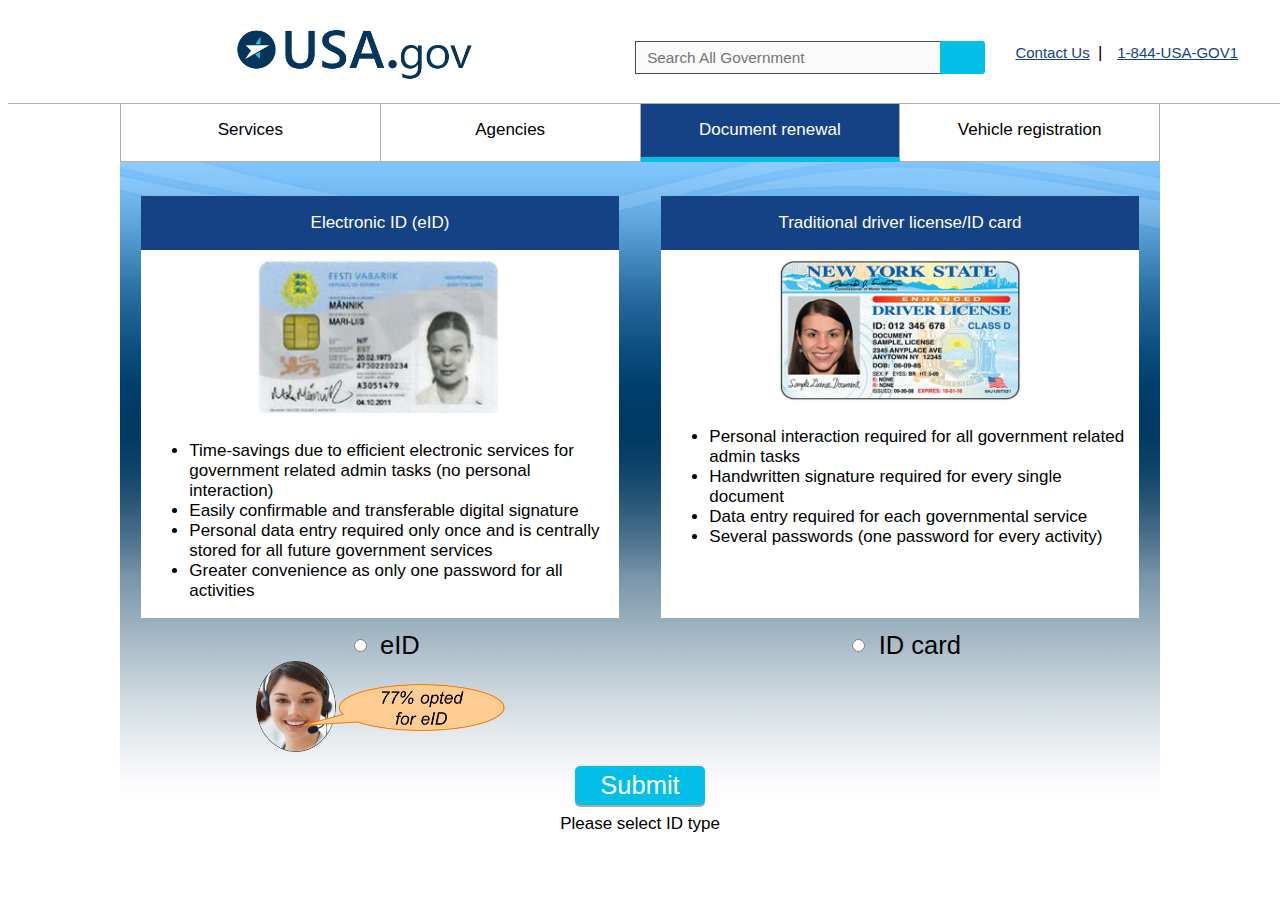
==== index.html @ 2c65b812 "rel path" ====
<!doctype html>
<html>
  <head>
    <meta charset="utf-8">
    <meta http-equiv="x-ua-compatible" content="ie=edge">
    <meta name="viewport"
          content="width=device-width, initial-scale=1, shrink-to-fit=no">
    <!-- Use the title from a page's frontmatter if it has one -->
    <title>eGoverment</title>
    <link href="stylesheets/site.css" rel="stylesheet" />
    <script src="javascripts/site.js"></script>
  </head>
  <body>
    <header id="HEADER_1">
    <div id="DIV_24">
        <div id="DIV_25">
            <em id="EM_26"> <a href="/" title="Home" id="A_27"><img src="images/logo.png" alt="USAGov Logo" id="IMG_28" /></a></em>
        </div>
        <button id="BUTTON_29">
            Menu
        </button>
    </div>
    <nav id="NAV_30">
        <div id="DIV_31">
            <div id="DIV_32">
                <button id="BUTTON_33">
                    Close
                </button>
                <form action="#" method="get" name="search_form" id="FORM_34">
                    <div id="DIV_35">
                        <label for="search-field-small" id="LABEL_36">
                            Search
                        </label>
                        <input id="INPUT_37" name="affiliate" type="hidden" value="usagov" />
                        <input id="INPUT_38" type="search" name="query" placeholder="Search All Government" disabled="disabled" />
                        <button type="submit" id="BUTTON_39" disabled="disabled">
                            <span id="SPAN_40">Search</span>
                        </button>
                    </div>
                </form>
                <ul id="UL_41">
                    <li id="LI_42">
                        <button id="BUTTON_43">
                            Search
                        </button>
                    </li>
                    <li id="LI_44">
                        <a href="#" id="A_45">Contact Us</a>
                    </li>
                    <li id="LI_46">
                        <a href="#" id="A_47">1-844-USA-GOV1</a>
                    </li>
                </ul>
            </div>
        </div>
    </nav>
    <div class="navigation">
        <div class="item">Services</div>
        <div class="item">Agencies</div>
        <div class="item selected">Document renewal</div>
        <div class="item">Vehicle registration</div>
    </div>
</header>
<div class="main">
    <div class="row">
        <div class="box">
            <div class="title">
                Electronic ID (eID)
            </div>
            <img src="images/eid.png" />
            <div class="content">
                <ul>
                    <li>Time-savings due to efficient electronic services for government related admin tasks (no personal interaction)</li>
                    <li>Easily confirmable and transferable digital signature</li>
                    <li>Personal data entry required only once and is centrally stored for all future government services</li>
                    <li>Greater convenience as only one password for all activities</li>
                </ul>
            </div>
        </div>
        <div class="box">
            <div class="title">
                Traditional driver license/ID card
            </div>
            <img src="images/tid.png" />
            <div class="content">
                <ul>
                    <li>Personal interaction required for all government related admin tasks</li>
                    <li>Handwritten signature required for every single document</li>
                    <li>Data entry required for each governmental service</li>
                    <li>Several passwords (one password for every activity)</li>
                </ul>
            </div>
        </div>
    </div>
    <form action="" method="get" >
    <div class="row">
        <div class="option">

    <div class="col">
            <div class="optionrow"><input type="radio" name="eid" value="1" required/>eID</div>
            <img class="socialproof" src="images/social-proof.png" />
          </div>
          </div>
        <div class="option">
          <div class="col">
            <div class="optionrow"><input type="radio" name="eid" value="0" required/>ID card</div>
          </div>
        </div>
    </div>
    <div class="row">
        <div class="col">
            <button class="submit">Submit</button>
            <div class="label">Please select ID type</div>
        </div>
    </div>
    </form>
</div>

  </body>
</html>
---- stylesheets/site.css ----
.main {
  font: normal normal 400 normal 17px / normal "Source Sans Pro", "Helvetica Neue", Helvetica, Roboto, Arial, sans-serif;
  width: 1040px;
  background: url("../images/bg.png");
  background-repeat: repeat-x;
  background-color: #fff;
  margin: auto;
  min-height: 637px; }
  .main .row {
    display: -webkit-box;
    display: -ms-flexbox;
    display: flex;
    -webkit-box-orient: horizontal;
    -webkit-box-direction: normal;
        -ms-flex-direction: row;
            flex-direction: row;
    -ms-flex-pack: distribute;
        justify-content: space-around; }
  .main .col {
    display: -webkit-box;
    display: -ms-flexbox;
    display: flex;
    -webkit-box-orient: vertical;
    -webkit-box-direction: normal;
        -ms-flex-direction: column;
            flex-direction: column; }
  .main .submit {
    background: #02bfe7;
    color: #fff;
    padding: 0.2em 1em;
    border-radius: 5px;
    font-size: 1.5em;
    margin: auto;
    border: none;
    -webkit-box-shadow: 0px 2px #aaa;
            box-shadow: 0px 2px #aaa; }
  .main .option {
    width: 48%;
    padding: 0.5em;
    text-align: center;
    font-size: 1.5em; }
    .main .option input {
      margin: 0 1em; }
    .main .option .socialproof {
      width: 250px;
      height: auto;
      margin: auto; }
    .main .option .optionrow {
      display: -webkit-box;
      display: -ms-flexbox;
      display: flex;
      -webkit-box-pack: center;
          -ms-flex-pack: center;
              justify-content: center;
      -webkit-box-orient: horizontal;
      -webkit-box-direction: normal;
          -ms-flex-direction: row;
              flex-direction: row;
      -webkit-box-align: center;
          -ms-flex-align: center;
              align-items: center; }
  .main .label {
    padding: 0.5em;
    text-align: center; }
  .main .box {
    width: 46%;
    margin-top: 2em;
    display: -webkit-box;
    display: -ms-flexbox;
    display: flex;
    -webkit-box-orient: vertical;
    -webkit-box-direction: normal;
        -ms-flex-direction: column;
            flex-direction: column;
    background: #fff; }
    .main .box img {
      width: 244px;
      height: auto;
      margin: 0.5em auto; }
    .main .box .title {
      background: #154285;
      color: #fff;
      padding: 1em;
      text-align: center; }
    .main .box .content {
      padding: 0 0.5em; }

.navigation {
  display: -webkit-box;
  display: -ms-flexbox;
  display: flex;
  -webkit-box-orient: horizontal;
  -webkit-box-direction: normal;
      -ms-flex-direction: row;
          flex-direction: row;
  -webkit-box-pack: justify;
      -ms-flex-pack: justify;
          justify-content: space-between;
  width: 1040px;
  margin: auto; }
  .navigation .item {
    border-right: 1px #aeb0b5 solid;
    border-bottom: 1px #aeb0b5 solid;
    width: 100%;
    text-align: center;
    padding: 1em 0; }
    .navigation .item:first-child {
      border-left: 1px #aeb0b5 solid; }
    .navigation .item.selected {
      background: #154285;
      color: #fff;
      border-bottom: 5px #02bfe7 solid; }

#HEADER_1 {
  -webkit-box-sizing: border-box;
          box-sizing: border-box;
  -webkit-text-size-adjust: 100%;
     -moz-text-size-adjust: 100%;
      -ms-text-size-adjust: 100%;
          text-size-adjust: 100%;
  -webkit-perspective-origin: 720px 92.0312px;
          perspective-origin: 720px 92.0312px;
  -webkit-transform-origin: 720px 92.0312px;
          transform-origin: 720px 92.0312px;
  font: normal normal 400 normal 17px / normal "Source Sans Pro", "Helvetica Neue", Helvetica, Roboto, Arial, sans-serif; }

/*#HEADER_1*/
#DIV_2 {
  -webkit-box-sizing: border-box;
          box-sizing: border-box;
  height: 22px;
  -webkit-text-size-adjust: 100%;
     -moz-text-size-adjust: 100%;
      -ms-text-size-adjust: 100%;
          text-size-adjust: 100%;
  width: 1440px;
  -webkit-perspective-origin: 720px 11px;
          perspective-origin: 720px 11px;
  -webkit-transform-origin: 720px 11px;
          transform-origin: 720px 11px;
  background: #f1f1f1 none repeat scroll 0% 0%/auto padding-box border-box;
  font: normal normal 400 normal 13px / normal "Source Sans Pro", "Helvetica Neue", Helvetica, Roboto, Arial, sans-serif; }

/*#DIV_2*/
#DIV_3 {
  -webkit-box-sizing: border-box;
          box-sizing: border-box;
  height: 22px;
  -webkit-text-size-adjust: 100%;
     -moz-text-size-adjust: 100%;
      -ms-text-size-adjust: 100%;
          text-size-adjust: 100%;
  width: 1440px;
  -webkit-perspective-origin: 720px 11px;
          perspective-origin: 720px 11px;
  -webkit-transform-origin: 720px 11px;
          transform-origin: 720px 11px;
  font: normal normal 400 normal 13px / normal "Source Sans Pro", "Helvetica Neue", Helvetica, Roboto, Arial, sans-serif;
  list-style: none outside none; }

/*#DIV_3*/
#HEADER_4 {
  -webkit-box-sizing: border-box;
          box-sizing: border-box;
  height: 22px;
  -webkit-text-size-adjust: 100%;
     -moz-text-size-adjust: 100%;
      -ms-text-size-adjust: 100%;
          text-size-adjust: 100%;
  width: 1440px;
  -webkit-perspective-origin: 720px 11px;
          perspective-origin: 720px 11px;
  -webkit-transform-origin: 720px 11px;
          transform-origin: 720px 11px;
  font: normal normal 400 normal 12px / normal "Source Sans Pro", "Helvetica Neue", Helvetica, Roboto, Arial, sans-serif;
  list-style: none outside none; }

/*#HEADER_4*/
#DIV_5 {
  -webkit-box-sizing: border-box;
          box-sizing: border-box;
  height: 22px;
  max-width: 1040px;
  -webkit-text-size-adjust: 100%;
     -moz-text-size-adjust: 100%;
      -ms-text-size-adjust: 100%;
          text-size-adjust: 100%;
  width: 1040px;
  -webkit-perspective-origin: 520px 11px;
          perspective-origin: 520px 11px;
  -webkit-transform-origin: 520px 11px;
          transform-origin: 520px 11px;
  font: normal normal 400 normal 12px / normal "Source Sans Pro", "Helvetica Neue", Helvetica, Roboto, Arial, sans-serif;
  list-style: none outside none;
  margin: 0px 200px;
  padding: 0px 30px; }

/*#DIV_5*/
#DIV_5:after {
  -webkit-box-sizing: border-box;
          box-sizing: border-box;
  clear: both;
  content: '';
  display: block;
  height: 0px;
  -webkit-text-size-adjust: 100%;
     -moz-text-size-adjust: 100%;
      -ms-text-size-adjust: 100%;
          text-size-adjust: 100%;
  width: 980px;
  -webkit-perspective-origin: 490px 0px;
          perspective-origin: 490px 0px;
  -webkit-transform-origin: 490px 0px;
          transform-origin: 490px 0px;
  font: normal normal 400 normal 12px / normal "Source Sans Pro", "Helvetica Neue", Helvetica, Roboto, Arial, sans-serif;
  list-style: none outside none; }

/*#DIV_5:after*/
#IMG_6 {
  -webkit-box-sizing: border-box;
          box-sizing: border-box;
  display: block;
  float: left;
  height: 20px;
  max-width: 100%;
  -webkit-text-size-adjust: 100%;
     -moz-text-size-adjust: 100%;
      -ms-text-size-adjust: 100%;
          text-size-adjust: 100%;
  width: 20px;
  -webkit-perspective-origin: 10px 10px;
          perspective-origin: 10px 10px;
  -webkit-transform-origin: 10px 10px;
          transform-origin: 10px 10px;
  font: normal normal 400 normal 12px / normal "Source Sans Pro", "Helvetica Neue", Helvetica, Roboto, Arial, sans-serif;
  list-style: none outside none;
  margin: 0px 7px 0px 0px; }

/*#IMG_6*/
#P_7 {
  -webkit-box-sizing: border-box;
          box-sizing: border-box;
  display: inline-block;
  height: 18px;
  -webkit-text-size-adjust: 100%;
     -moz-text-size-adjust: 100%;
      -ms-text-size-adjust: 100%;
          text-size-adjust: 100%;
  vertical-align: middle;
  width: 254.859px;
  -webkit-perspective-origin: 127.422px 9px;
          perspective-origin: 127.422px 9px;
  -webkit-transform-origin: 127.422px 9px;
          transform-origin: 127.422px 9px;
  font: normal normal 400 normal 12px / 18px "Source Sans Pro", "Helvetica Neue", Helvetica, Roboto, Arial, sans-serif;
  list-style: none outside none;
  margin: 2px 0px;
  overflow: hidden; }

/*#P_7*/
#BUTTON_8 {
  background-position: 100% 50%;
  bottom: 0px;
  color: #0071bc;
  cursor: pointer;
  display: inline;
  height: 12px;
  left: 0px;
  min-height: 0px;
  position: relative;
  right: 0px;
  text-align: left;
  -webkit-text-decoration: underline solid #0071bc;
          text-decoration: underline solid #0071bc;
  -webkit-text-size-adjust: 100%;
     -moz-text-size-adjust: 100%;
      -ms-text-size-adjust: 100%;
          text-size-adjust: 100%;
  top: 0px;
  vertical-align: middle;
  width: 118.922px;
  -webkit-column-rule-color: #0071bc;
          column-rule-color: #0071bc;
  -webkit-perspective-origin: 59.4531px 6px;
          perspective-origin: 59.4531px 6px;
  -webkit-transform-origin: 59.4531px 6px;
          transform-origin: 59.4531px 6px;
  caret-color: #0071bc;
  background: transparent none no-repeat scroll 100% 50%/13px padding-box border-box;
  border: 0px none #0071bc;
  font: normal normal 400 normal 12px / 12px "Source Sans Pro", "Helvetica Neue", Helvetica, Roboto, Arial, sans-serif;
  list-style: none outside none;
  margin: 0px 0px 0px 3px;
  outline: #0071bc none 0px;
  padding: 0px; }

/*#BUTTON_8*/
#BUTTON_8:after {
  background-position: 0% 1px;
  -webkit-box-sizing: border-box;
          box-sizing: border-box;
  color: #0071bc;
  content: '';
  cursor: pointer;
  display: inline-block;
  height: 10px;
  text-align: left;
  -webkit-text-decoration: none solid #0071bc;
          text-decoration: none solid #0071bc;
  -webkit-text-size-adjust: 100%;
     -moz-text-size-adjust: 100%;
      -ms-text-size-adjust: 100%;
          text-size-adjust: 100%;
  width: 10px;
  -webkit-column-rule-color: #0071bc;
          column-rule-color: #0071bc;
  -webkit-perspective-origin: 5px 5px;
          perspective-origin: 5px 5px;
  -webkit-transform-origin: 5px 5px;
          transform-origin: 5px 5px;
  caret-color: #0071bc;
  background: transparent url("https://www.usa.gov/sites/all/themes/usa/images/angle-arrow-down-primary.svg") repeat scroll 0% 1px/100% padding-box border-box;
  border: 0px none #0071bc;
  font: normal normal 400 normal 12px / 12px "Source Sans Pro", "Helvetica Neue", Helvetica, Roboto, Arial, sans-serif;
  list-style: none outside none;
  outline: #0071bc none 0px; }

/*#BUTTON_8:after*/
#SPAN_9 {
  -webkit-box-sizing: border-box;
          box-sizing: border-box;
  color: #0071bc;
  cursor: pointer;
  text-align: left;
  -webkit-text-decoration: none solid #0071bc;
          text-decoration: none solid #0071bc;
  -webkit-text-size-adjust: 100%;
     -moz-text-size-adjust: 100%;
      -ms-text-size-adjust: 100%;
          text-size-adjust: 100%;
  -webkit-column-rule-color: #0071bc;
          column-rule-color: #0071bc;
  caret-color: #0071bc;
  border: 0px none #0071bc;
  font: normal normal 400 normal 12px / 12px "Source Sans Pro", "Helvetica Neue", Helvetica, Roboto, Arial, sans-serif;
  list-style: none outside none;
  outline: #0071bc none 0px; }

/*#SPAN_9*/
#DIV_10 {
  -webkit-box-sizing: border-box;
          box-sizing: border-box;
  display: none;
  height: auto;
  max-width: 1040px;
  -webkit-text-size-adjust: 100%;
     -moz-text-size-adjust: 100%;
      -ms-text-size-adjust: 100%;
          text-size-adjust: 100%;
  width: 100%;
  -webkit-perspective-origin: 50% 50%;
          perspective-origin: 50% 50%;
  -webkit-transform-origin: 50% 50%;
          transform-origin: 50% 50%;
  font: normal normal 400 normal 15px / normal "Source Sans Pro", "Helvetica Neue", Helvetica, Roboto, Arial, sans-serif;
  list-style: none outside none;
  margin: 0px auto;
  overflow: auto;
  padding: 40px 30px 23px; }

/*#DIV_10*/
#DIV_10:after {
  -webkit-box-sizing: border-box;
          box-sizing: border-box;
  clear: both;
  content: '';
  display: block;
  -webkit-text-size-adjust: 100%;
     -moz-text-size-adjust: 100%;
      -ms-text-size-adjust: 100%;
          text-size-adjust: 100%;
  font: normal normal 400 normal 15px / normal "Source Sans Pro", "Helvetica Neue", Helvetica, Roboto, Arial, sans-serif;
  list-style: none outside none; }

/*#DIV_10:after*/
#DIV_11 {
  -webkit-box-sizing: border-box;
          box-sizing: border-box;
  float: left;
  height: auto;
  -webkit-text-size-adjust: 100%;
     -moz-text-size-adjust: 100%;
      -ms-text-size-adjust: 100%;
          text-size-adjust: 100%;
  width: 48.8212%;
  -webkit-perspective-origin: 50% 50%;
          perspective-origin: 50% 50%;
  -webkit-transform-origin: 50% 50%;
          transform-origin: 50% 50%;
  font: normal normal 400 normal 15px / normal "Source Sans Pro", "Helvetica Neue", Helvetica, Roboto, Arial, sans-serif;
  list-style: none outside none;
  margin: 0px 2.35765% 0px 0px; }

/*#DIV_11*/
#IMG_12, #IMG_18 {
  -webkit-box-sizing: border-box;
          box-sizing: border-box;
  display: block;
  float: left;
  height: auto;
  max-width: 100%;
  -webkit-text-size-adjust: 100%;
     -moz-text-size-adjust: 100%;
      -ms-text-size-adjust: 100%;
          text-size-adjust: 100%;
  width: 38px;
  -webkit-perspective-origin: 50% 50%;
          perspective-origin: 50% 50%;
  -webkit-transform-origin: 50% 50%;
          transform-origin: 50% 50%;
  font: normal normal 400 normal 15px / normal "Source Sans Pro", "Helvetica Neue", Helvetica, Roboto, Arial, sans-serif;
  list-style: none outside none;
  margin: 0px 10px 0px 0px; }

/*#IMG_12, #IMG_18*/
#DIV_13, #DIV_19 {
  -webkit-box-sizing: border-box;
          box-sizing: border-box;
  height: auto;
  -webkit-text-size-adjust: 100%;
     -moz-text-size-adjust: 100%;
      -ms-text-size-adjust: 100%;
          text-size-adjust: 100%;
  width: auto;
  -webkit-perspective-origin: 50% 50%;
          perspective-origin: 50% 50%;
  -webkit-transform-origin: 50% 50%;
          transform-origin: 50% 50%;
  font: normal normal 400 normal 15px / normal "Source Sans Pro", "Helvetica Neue", Helvetica, Roboto, Arial, sans-serif;
  list-style: none outside none;
  overflow: hidden; }

/*#DIV_13, #DIV_19*/
#P_14, #P_20 {
  -webkit-box-sizing: border-box;
          box-sizing: border-box;
  height: auto;
  -webkit-text-size-adjust: 100%;
     -moz-text-size-adjust: 100%;
      -ms-text-size-adjust: 100%;
          text-size-adjust: 100%;
  width: auto;
  -webkit-perspective-origin: 50% 50%;
          perspective-origin: 50% 50%;
  -webkit-transform-origin: 50% 50%;
          transform-origin: 50% 50%;
  font: normal normal 400 normal 15px / 22.5px "Source Sans Pro", "Helvetica Neue", Helvetica, Roboto, Arial, sans-serif;
  list-style: none outside none;
  margin: 0px 0px 15px; }

/*#P_14, #P_20*/
#STRONG_15, #STRONG_21, #STRONG_23 {
  -webkit-box-sizing: border-box;
          box-sizing: border-box;
  -webkit-text-size-adjust: 100%;
     -moz-text-size-adjust: 100%;
      -ms-text-size-adjust: 100%;
          text-size-adjust: 100%;
  -webkit-perspective-origin: 50% 50%;
          perspective-origin: 50% 50%;
  -webkit-transform-origin: 50% 50%;
          transform-origin: 50% 50%;
  font: normal normal 700 normal 15px / 22.5px "Source Sans Pro", "Helvetica Neue", Helvetica, Roboto, Arial, sans-serif;
  list-style: none outside none; }

/*#STRONG_15, #STRONG_21, #STRONG_23*/
#BR_16, #BR_22 {
  -webkit-box-sizing: border-box;
          box-sizing: border-box;
  -webkit-text-size-adjust: 100%;
     -moz-text-size-adjust: 100%;
      -ms-text-size-adjust: 100%;
          text-size-adjust: 100%;
  -webkit-perspective-origin: 50% 50%;
          perspective-origin: 50% 50%;
  -webkit-transform-origin: 50% 50%;
          transform-origin: 50% 50%;
  font: normal normal 400 normal 15px / 22.5px "Source Sans Pro", "Helvetica Neue", Helvetica, Roboto, Arial, sans-serif;
  list-style: none outside none; }

/*#BR_16, #BR_22*/
#DIV_17 {
  -webkit-box-sizing: border-box;
          box-sizing: border-box;
  float: left;
  height: auto;
  -webkit-text-size-adjust: 100%;
     -moz-text-size-adjust: 100%;
      -ms-text-size-adjust: 100%;
          text-size-adjust: 100%;
  width: 48.8212%;
  -webkit-perspective-origin: 50% 50%;
          perspective-origin: 50% 50%;
  -webkit-transform-origin: 50% 50%;
          transform-origin: 50% 50%;
  font: normal normal 400 normal 15px / normal "Source Sans Pro", "Helvetica Neue", Helvetica, Roboto, Arial, sans-serif;
  list-style: none outside none; }

/*#DIV_17*/
#DIV_24 {
  -webkit-box-sizing: border-box;
          box-sizing: border-box;
  height: 95.0625px;
  max-width: 1040px;
  -webkit-text-size-adjust: 100%;
     -moz-text-size-adjust: 100%;
      -ms-text-size-adjust: 100%;
          text-size-adjust: 100%;
  width: 1040px;
  -webkit-perspective-origin: 520px 47.5312px;
          perspective-origin: 520px 47.5312px;
  -webkit-transform-origin: 520px 47.5312px;
          transform-origin: 520px 47.5312px;
  font: normal normal 400 normal 17px / normal "Source Sans Pro", "Helvetica Neue", Helvetica, Roboto, Arial, sans-serif;
  margin: 0px 200px;
  padding: 0px 30px; }

/*#DIV_24*/
#DIV_24:after {
  -webkit-box-sizing: border-box;
          box-sizing: border-box;
  clear: both;
  content: '';
  display: block;
  height: 0px;
  -webkit-text-size-adjust: 100%;
     -moz-text-size-adjust: 100%;
      -ms-text-size-adjust: 100%;
          text-size-adjust: 100%;
  width: 980px;
  -webkit-perspective-origin: 490px 0px;
          perspective-origin: 490px 0px;
  -webkit-transform-origin: 490px 0px;
          transform-origin: 490px 0px;
  font: normal normal 400 normal 17px / normal "Source Sans Pro", "Helvetica Neue", Helvetica, Roboto, Arial, sans-serif; }

/*#DIV_24:after*/
#DIV_25 {
  -webkit-box-sizing: border-box;
          box-sizing: border-box;
  float: left;
  height: 75.0625px;
  -webkit-text-size-adjust: 100%;
     -moz-text-size-adjust: 100%;
      -ms-text-size-adjust: 100%;
          text-size-adjust: 100%;
  width: 980px;
  -webkit-perspective-origin: 490px 37.5312px;
          perspective-origin: 490px 37.5312px;
  -webkit-transform-origin: 490px 37.5312px;
          transform-origin: 490px 37.5312px;
  font: normal normal 400 normal 17px / 75px "Source Sans Pro", "Helvetica Neue", Helvetica, Roboto, Arial, sans-serif;
  margin: 10px 0px; }

/*#DIV_25*/
#EM_26 {
  -webkit-box-sizing: border-box;
          box-sizing: border-box;
  display: block;
  height: 75.0625px;
  -webkit-text-size-adjust: 100%;
     -moz-text-size-adjust: 100%;
      -ms-text-size-adjust: 100%;
          text-size-adjust: 100%;
  width: 980px;
  -webkit-perspective-origin: 490px 37.5312px;
          perspective-origin: 490px 37.5312px;
  -webkit-transform-origin: 490px 37.5312px;
          transform-origin: 490px 37.5312px;
  font: normal normal 700 normal 32px / 32px "Source Sans Pro", "Helvetica Neue", Helvetica, Roboto, Arial, sans-serif; }

/*#EM_26*/
#A_27 {
  -webkit-box-sizing: border-box;
          box-sizing: border-box;
  color: black;
  display: inline-block;
  height: 75.0625px;
  -webkit-text-decoration: none solid black;
          text-decoration: none solid black;
  -webkit-text-size-adjust: 100%;
     -moz-text-size-adjust: 100%;
      -ms-text-size-adjust: 100%;
          text-size-adjust: 100%;
  width: 250px;
  -webkit-column-rule-color: black;
          column-rule-color: black;
  -webkit-perspective-origin: 125px 37.5312px;
          perspective-origin: 125px 37.5312px;
  -webkit-transform-origin: 125px 37.5312px;
          transform-origin: 125px 37.5312px;
  caret-color: black;
  border: 0px none black;
  font: normal normal 700 normal 60px / 60px "Source Sans Pro", "Helvetica Neue", Helvetica, Roboto, Arial, sans-serif;
  outline: black none 0px; }

/*#A_27*/
#IMG_28 {
  bottom: 0px;
  -webkit-box-sizing: border-box;
          box-sizing: border-box;
  cursor: pointer;
  height: 66.0625px;
  left: -8px;
  max-width: 250px;
  position: relative;
  right: 8px;
  -webkit-text-size-adjust: 100%;
     -moz-text-size-adjust: 100%;
      -ms-text-size-adjust: 100%;
          text-size-adjust: 100%;
  top: 0px;
  width: 250px;
  -webkit-perspective-origin: 125px 33.0312px;
          perspective-origin: 125px 33.0312px;
  -webkit-transform-origin: 125px 33.0312px;
          transform-origin: 125px 33.0312px;
  font: normal normal 700 normal 60px / 60px "Source Sans Pro", "Helvetica Neue", Helvetica, Roboto, Arial, sans-serif; }

/*#IMG_28*/
#BUTTON_29 {
  color: white;
  cursor: pointer;
  display: none;
  float: right;
  height: 40px;
  min-height: 0px;
  -webkit-text-decoration: none solid white;
          text-decoration: none solid white;
  -webkit-text-size-adjust: 100%;
     -moz-text-size-adjust: 100%;
      -ms-text-size-adjust: 100%;
          text-size-adjust: 100%;
  text-transform: uppercase;
  width: 58px;
  -webkit-column-rule-color: white;
          column-rule-color: white;
  -webkit-perspective-origin: 50% 50%;
          perspective-origin: 50% 50%;
  -webkit-transform-origin: 50% 50%;
          transform-origin: 50% 50%;
  caret-color: white;
  background: #11385b none repeat scroll 0% 0%/auto padding-box border-box;
  border: 0px none white;
  font: normal normal 400 normal 13px / 40px "Source Sans Pro", "Helvetica Neue", Helvetica, Roboto, Arial, sans-serif;
  outline: white none 0px;
  padding: 0px; }

/*#BUTTON_29*/
#NAV_30 {
  bottom: 0px;
  -webkit-box-sizing: border-box;
          box-sizing: border-box;
  left: 0px;
  position: relative;
  right: 0px;
  -webkit-text-size-adjust: 100%;
     -moz-text-size-adjust: 100%;
      -ms-text-size-adjust: 100%;
          text-size-adjust: 100%;
  top: 0px;
  width: 1440px;
  z-index: 9000;
  -webkit-perspective-origin: 720px 33px;
          perspective-origin: 720px 33px;
  -webkit-transform: matrix(1, 0, 0, 1, 0, 0);
          transform: matrix(1, 0, 0, 1, 0, 0);
  -webkit-transform-origin: 720px 33px;
          transform-origin: 720px 33px;
  background: white none repeat scroll 0% 0%/auto padding-box border-box;
  border-top: 1px solid #aeb0b5;
  -webkit-box-orient: vertical;
  -webkit-box-direction: normal;
      -ms-flex-flow: column nowrap;
          flex-flow: column nowrap;
  font: normal normal 400 normal 17px / normal "Source Sans Pro", "Helvetica Neue", Helvetica, Roboto, Arial, sans-serif; }

/*#NAV_30*/
#DIV_31 {
  bottom: 0px;
  -webkit-box-sizing: border-box;
          box-sizing: border-box;
  left: 0px;
  max-width: 1040px;
  position: relative;
  right: 0px;
  -webkit-text-size-adjust: 100%;
     -moz-text-size-adjust: 100%;
      -ms-text-size-adjust: 100%;
          text-size-adjust: 100%;
  top: 0px;
  width: 1040px;
  -webkit-perspective-origin: 520px 33px;
          perspective-origin: 520px 33px;
  -webkit-transform-origin: 520px 33px;
          transform-origin: 520px 33px;
  font: normal normal 400 normal 17px / normal "Source Sans Pro", "Helvetica Neue", Helvetica, Roboto, Arial, sans-serif;
  margin: -1px 200px 0px;
  padding: 0px 30px 0px 20px; }

/*#DIV_31*/
#DIV_31:after {
  -webkit-box-sizing: border-box;
          box-sizing: border-box;
  clear: both;
  content: '';
  display: block;
  height: 0px;
  -webkit-text-size-adjust: 100%;
     -moz-text-size-adjust: 100%;
      -ms-text-size-adjust: 100%;
          text-size-adjust: 100%;
  width: 990px;
  -webkit-perspective-origin: 495px 0px;
          perspective-origin: 495px 0px;
  -webkit-transform-origin: 495px 0px;
          transform-origin: 495px 0px;
  font: normal normal 400 normal 17px / normal "Source Sans Pro", "Helvetica Neue", Helvetica, Roboto, Arial, sans-serif; }

/*#DIV_31:after*/
#DIV_32 {
  bottom: 95px;
  -webkit-box-sizing: border-box;
          box-sizing: border-box;
  height: 31px;
  left: 427.438px;
  position: absolute;
  right: 30px;
  -webkit-text-size-adjust: 100%;
     -moz-text-size-adjust: 100%;
      -ms-text-size-adjust: 100%;
          text-size-adjust: 100%;
  top: -60px;
  width: 582.562px;
  -webkit-perspective-origin: 291.281px 15.5px;
          perspective-origin: 291.281px 15.5px;
  -webkit-transform-origin: 291.281px 15.5px;
          transform-origin: 291.281px 15.5px;
  font: normal normal 400 normal 17px / normal "Source Sans Pro", "Helvetica Neue", Helvetica, Roboto, Arial, sans-serif; }

/*#DIV_32*/
#BUTTON_33 {
  color: white;
  cursor: pointer;
  display: none;
  float: right;
  height: 44px;
  min-height: 0px;
  -webkit-text-decoration: none solid white;
          text-decoration: none solid white;
  -webkit-text-size-adjust: 100%;
     -moz-text-size-adjust: 100%;
      -ms-text-size-adjust: 100%;
          text-size-adjust: 100%;
  width: 44px;
  -webkit-column-rule-color: white;
          column-rule-color: white;
  -webkit-perspective-origin: 50% 50%;
          perspective-origin: 50% 50%;
  -webkit-transform-origin: 50% 50%;
          transform-origin: 50% 50%;
  caret-color: white;
  background: transparent none repeat scroll 0% 0%/auto padding-box border-box;
  border: 0px none white;
  font: normal normal 400 normal 17px / 17px "Source Sans Pro", "Helvetica Neue", Helvetica, Roboto, Arial, sans-serif;
  margin: -12px -15px 24px auto;
  outline: white none 0px;
  padding: 0px; }

/*#BUTTON_33*/
#FORM_34 {
  bottom: 0px;
  -webkit-box-sizing: border-box;
          box-sizing: border-box;
  float: left;
  height: 33px;
  left: 0px;
  position: relative;
  right: 0px;
  -webkit-text-size-adjust: 100%;
     -moz-text-size-adjust: 100%;
      -ms-text-size-adjust: 100%;
          text-size-adjust: 100%;
  top: 0px;
  width: 350px;
  -webkit-perspective-origin: 175px 16.5px;
          perspective-origin: 175px 16.5px;
  -webkit-transform-origin: 175px 16.5px;
          transform-origin: 175px 16.5px;
  font: normal normal 400 normal 17px / normal "Source Sans Pro", "Helvetica Neue", Helvetica, Roboto, Arial, sans-serif;
  margin: -2px 0px 0px; }

/*#FORM_34*/
#FORM_34:after {
  -webkit-box-sizing: border-box;
          box-sizing: border-box;
  clear: both;
  content: '';
  display: block;
  height: 0px;
  -webkit-text-size-adjust: 100%;
     -moz-text-size-adjust: 100%;
      -ms-text-size-adjust: 100%;
          text-size-adjust: 100%;
  width: 350px;
  -webkit-perspective-origin: 175px 0px;
          perspective-origin: 175px 0px;
  -webkit-transform-origin: 175px 0px;
          transform-origin: 175px 0px;
  font: normal normal 400 normal 17px / normal "Source Sans Pro", "Helvetica Neue", Helvetica, Roboto, Arial, sans-serif; }

/*#FORM_34:after*/
#DIV_35 {
  -webkit-box-sizing: border-box;
          box-sizing: border-box;
  height: 33px;
  -webkit-text-size-adjust: 100%;
     -moz-text-size-adjust: 100%;
      -ms-text-size-adjust: 100%;
          text-size-adjust: 100%;
  width: 350px;
  -webkit-perspective-origin: 175px 16.5px;
          perspective-origin: 175px 16.5px;
  -webkit-transform-origin: 175px 16.5px;
          transform-origin: 175px 16.5px;
  font: normal normal 400 normal 17px / normal "Source Sans Pro", "Helvetica Neue", Helvetica, Roboto, Arial, sans-serif; }

/*#DIV_35*/
#LABEL_36 {
  bottom: -19px;
  -webkit-box-sizing: border-box;
          box-sizing: border-box;
  display: block;
  height: 22px;
  left: -16983px;
  max-width: 460px;
  position: absolute;
  right: 17284.4px;
  -webkit-text-size-adjust: 100%;
     -moz-text-size-adjust: 100%;
      -ms-text-size-adjust: 100%;
          text-size-adjust: 100%;
  top: 0px;
  width: 48.5781px;
  -webkit-perspective-origin: 24.2812px 11px;
          perspective-origin: 24.2812px 11px;
  -webkit-transform-origin: 24.2812px 11px;
          transform-origin: 24.2812px 11px;
  font: normal normal 400 normal 17px / normal "Source Sans Pro", "Helvetica Neue", Helvetica, Roboto, Arial, sans-serif;
  margin: 30px 0px 0px; }

/*#LABEL_36*/
#INPUT_37 {
  cursor: default;
  display: block;
  height: 44px;
  max-width: 460px;
  -webkit-text-size-adjust: 100%;
     -moz-text-size-adjust: 100%;
      -ms-text-size-adjust: 100%;
          text-size-adjust: 100%;
  width: 100%;
  -webkit-perspective-origin: 50% 50%;
          perspective-origin: 50% 50%;
  -webkit-transform-origin: 50% 50%;
          transform-origin: 50% 50%;
  background: transparent none repeat scroll 0% 0%/auto padding-box border-box;
  border: 1px solid #4b4b4d;
  font: normal normal 400 normal 17px / 22.1px "Source Sans Pro", "Helvetica Neue", Helvetica, Roboto, Arial, sans-serif;
  margin: 3.4px 0px;
  padding: 10px 11.9px; }

/*#INPUT_37*/
#INPUT_38 {
  display: block;
  float: left;
  height: 33px;
  max-width: 460px;
  -webkit-text-size-adjust: 100%;
     -moz-text-size-adjust: 100%;
      -ms-text-size-adjust: 100%;
          text-size-adjust: 100%;
  width: 305px;
  -webkit-perspective-origin: 152.5px 16.5px;
          perspective-origin: 152.5px 16.5px;
  -webkit-transform-origin: 152.5px 16.5px;
          transform-origin: 152.5px 16.5px;
  border-top: 1px solid #4b4b4d;
  border-right: 0px none black;
  border-bottom: 1px solid #4b4b4d;
  border-left: 1px solid #4b4b4d;
  font: normal normal 400 normal 15.3px / 19.89px "Source Sans Pro", "Helvetica Neue", Helvetica, Roboto, Arial, sans-serif;
  padding: 0px 10.71px; }

/*#INPUT_38*/
#BUTTON_39 {
  background-position: 50% 50%;
  cursor: pointer;
  display: block;
  height: 33px;
  min-height: 0px;
  -webkit-text-size-adjust: 100%;
     -moz-text-size-adjust: 100%;
      -ms-text-size-adjust: 100%;
          text-size-adjust: 100%;
  width: 45px;
  -webkit-perspective-origin: 22.5px 16.5px;
          perspective-origin: 22.5px 16.5px;
  -webkit-transform-origin: 22.5px 16.5px;
          transform-origin: 22.5px 16.5px;
  background: #02bfe7 url("https://www.usa.gov/sites/all/themes/usa/images/search-dark.svg") no-repeat scroll 50% 50%/auto padding-box border-box;
  border: 0px none black;
  border-radius: 0 3px 3px 0;
  font: normal normal 700 normal 17px / 17px "Source Sans Pro", "Helvetica Neue", Helvetica, Roboto, Arial, sans-serif;
  padding: 0px; }

/*#BUTTON_39*/
#SPAN_40 {
  bottom: -0.5px;
  -webkit-box-sizing: border-box;
          box-sizing: border-box;
  cursor: pointer;
  display: block;
  height: 17px;
  left: -16983px;
  position: absolute;
  right: 17281.7px;
  text-align: center;
  -webkit-text-size-adjust: 100%;
     -moz-text-size-adjust: 100%;
      -ms-text-size-adjust: 100%;
          text-size-adjust: 100%;
  top: 16.5px;
  width: 51.2812px;
  -webkit-perspective-origin: 25.6406px 8.5px;
          perspective-origin: 25.6406px 8.5px;
  -webkit-transform-origin: 25.6406px 8.5px;
          transform-origin: 25.6406px 8.5px;
  font: normal normal 700 normal 17px / 17px "Source Sans Pro", "Helvetica Neue", Helvetica, Roboto, Arial, sans-serif; }

/*#SPAN_40*/
#UL_41 {
  -webkit-box-sizing: border-box;
          box-sizing: border-box;
  float: left;
  height: 22px;
  -webkit-text-size-adjust: 100%;
     -moz-text-size-adjust: 100%;
      -ms-text-size-adjust: 100%;
          text-size-adjust: 100%;
  white-space: nowrap;
  width: 232.562px;
  -webkit-perspective-origin: 116.281px 11px;
          perspective-origin: 116.281px 11px;
  -webkit-transform-origin: 116.281px 11px;
          transform-origin: 116.281px 11px;
  font: normal normal 400 normal 17px / normal "Source Sans Pro", "Helvetica Neue", Helvetica, Roboto, Arial, sans-serif;
  list-style: none outside none;
  margin: 0px;
  padding: 0px; }

/*#UL_41*/
#LI_42 {
  -webkit-box-sizing: border-box;
          box-sizing: border-box;
  display: inline;
  height: auto;
  -webkit-text-size-adjust: 100%;
     -moz-text-size-adjust: 100%;
      -ms-text-size-adjust: 100%;
          text-size-adjust: 100%;
  white-space: nowrap;
  width: auto;
  -webkit-perspective-origin: 0px 0px;
          perspective-origin: 0px 0px;
  -webkit-transform-origin: 0px 0px;
          transform-origin: 0px 0px;
  font: normal normal 400 normal 17px / 20px "Source Sans Pro", "Helvetica Neue", Helvetica, Roboto, Arial, sans-serif;
  list-style: none outside none;
  padding: 3px 0px 9px 10px; }

/*#LI_42*/
#LI_42:after {
  -webkit-box-sizing: border-box;
          box-sizing: border-box;
  content: '';
  -webkit-text-size-adjust: 100%;
     -moz-text-size-adjust: 100%;
      -ms-text-size-adjust: 100%;
          text-size-adjust: 100%;
  white-space: nowrap;
  -webkit-perspective-origin: 0px 0px;
          perspective-origin: 0px 0px;
  -webkit-transform-origin: 0px 0px;
          transform-origin: 0px 0px;
  font: normal normal 400 normal 17px / 20px "Source Sans Pro", "Helvetica Neue", Helvetica, Roboto, Arial, sans-serif;
  list-style: none outside none;
  padding: 0px 0px 0px 10px; }

/*#LI_42:after*/
#LI_42:before {
  bottom: 9px;
  -webkit-box-sizing: border-box;
          box-sizing: border-box;
  content: '';
  display: block;
  height: 0px;
  left: 350px;
  position: absolute;
  right: 225.766px;
  -webkit-text-size-adjust: 100%;
     -moz-text-size-adjust: 100%;
      -ms-text-size-adjust: 100%;
          text-size-adjust: 100%;
  top: 22px;
  white-space: nowrap;
  width: 6.79688px;
  -webkit-perspective-origin: 3.39062px 0px;
          perspective-origin: 3.39062px 0px;
  -webkit-transform-origin: 3.39062px 0px;
          transform-origin: 3.39062px 0px;
  font: normal normal 400 normal 17px / 20px "Source Sans Pro", "Helvetica Neue", Helvetica, Roboto, Arial, sans-serif;
  list-style: none outside none;
  padding: 0px 6.8px 0px 0px; }

/*#LI_42:before*/
#BUTTON_43 {
  background-position: 0% 50%;
  color: #4b4b4d;
  cursor: pointer;
  display: none;
  height: auto;
  min-height: 0px;
  text-align: left;
  -webkit-text-decoration: none solid #4b4b4d;
          text-decoration: none solid #4b4b4d;
  -webkit-text-size-adjust: 100%;
     -moz-text-size-adjust: 100%;
      -ms-text-size-adjust: 100%;
          text-size-adjust: 100%;
  white-space: nowrap;
  width: auto;
  -webkit-column-rule-color: #4b4b4d;
          column-rule-color: #4b4b4d;
  -webkit-perspective-origin: 50% 50%;
          perspective-origin: 50% 50%;
  -webkit-transform-origin: 50% 50%;
          transform-origin: 50% 50%;
  caret-color: #4b4b4d;
  background: transparent no-repeat scroll 0% 50%/22px padding-box border-box;
  border: 0px none #4b4b4d;
  font: normal normal 400 normal 15px / 15px "Source Sans Pro", "Helvetica Neue", Helvetica, Roboto, Arial, sans-serif;
  list-style: none outside none;
  outline: #4b4b4d none 0px;
  padding: 0px 0px 0px 23px; }

/*#BUTTON_43*/
#LI_44 {
  -webkit-box-sizing: border-box;
          box-sizing: border-box;
  display: inline;
  height: auto;
  -webkit-text-size-adjust: 100%;
     -moz-text-size-adjust: 100%;
      -ms-text-size-adjust: 100%;
          text-size-adjust: 100%;
  white-space: nowrap;
  width: auto;
  -webkit-perspective-origin: 0px 0px;
          perspective-origin: 0px 0px;
  -webkit-transform-origin: 0px 0px;
          transform-origin: 0px 0px;
  font: normal normal 400 normal 17px / 20px "Source Sans Pro", "Helvetica Neue", Helvetica, Roboto, Arial, sans-serif;
  list-style: none outside none;
  padding: 3px 0px 9px 10px; }

/*#LI_44*/
#LI_44:after {
  -webkit-box-sizing: border-box;
          box-sizing: border-box;
  content: '|';
  -webkit-text-size-adjust: 100%;
     -moz-text-size-adjust: 100%;
      -ms-text-size-adjust: 100%;
          text-size-adjust: 100%;
  white-space: nowrap;
  -webkit-perspective-origin: 0px 0px;
          perspective-origin: 0px 0px;
  -webkit-transform-origin: 0px 0px;
          transform-origin: 0px 0px;
  font: normal normal 400 normal 17px / 20px "Source Sans Pro", "Helvetica Neue", Helvetica, Roboto, Arial, sans-serif;
  list-style: none outside none;
  padding: 0px 0px 0px 10px; }

/*#LI_44:after*/
#LI_44:before {
  bottom: 9px;
  -webkit-box-sizing: border-box;
          box-sizing: border-box;
  content: '';
  display: block;
  height: 0px;
  left: 350px;
  position: absolute;
  right: 225.766px;
  -webkit-text-size-adjust: 100%;
     -moz-text-size-adjust: 100%;
      -ms-text-size-adjust: 100%;
          text-size-adjust: 100%;
  top: 22px;
  white-space: nowrap;
  width: 6.79688px;
  -webkit-perspective-origin: 3.39062px 0px;
          perspective-origin: 3.39062px 0px;
  -webkit-transform-origin: 3.39062px 0px;
          transform-origin: 3.39062px 0px;
  font: normal normal 400 normal 17px / 20px "Source Sans Pro", "Helvetica Neue", Helvetica, Roboto, Arial, sans-serif;
  list-style: none outside none;
  padding: 0px 6.8px 0px 0px; }

/*#LI_44:before*/
#A_45 {
  -webkit-box-sizing: border-box;
          box-sizing: border-box;
  color: #154285;
  display: inline-block;
  height: 20px;
  text-align: left;
  -webkit-text-decoration: underline solid #154285;
          text-decoration: underline solid #154285;
  -webkit-text-size-adjust: 100%;
     -moz-text-size-adjust: 100%;
      -ms-text-size-adjust: 100%;
          text-size-adjust: 100%;
  white-space: nowrap;
  width: 67.875px;
  -webkit-column-rule-color: #154285;
          column-rule-color: #154285;
  -webkit-perspective-origin: 33.9375px 10px;
          perspective-origin: 33.9375px 10px;
  -webkit-transform-origin: 33.9375px 10px;
          transform-origin: 33.9375px 10px;
  caret-color: #154285;
  border: 0px none #154285;
  font: normal normal 400 normal 15px / 20px "Source Sans Pro", "Helvetica Neue", Helvetica, Roboto, Arial, sans-serif;
  list-style: none outside none;
  outline: #154285 none 0px; }

/*#A_45*/
#LI_46 {
  -webkit-box-sizing: border-box;
          box-sizing: border-box;
  display: inline;
  height: auto;
  -webkit-text-size-adjust: 100%;
     -moz-text-size-adjust: 100%;
      -ms-text-size-adjust: 100%;
          text-size-adjust: 100%;
  white-space: nowrap;
  width: auto;
  -webkit-perspective-origin: 0px 0px;
          perspective-origin: 0px 0px;
  -webkit-transform-origin: 0px 0px;
          transform-origin: 0px 0px;
  font: normal normal 400 normal 17px / 20px "Source Sans Pro", "Helvetica Neue", Helvetica, Roboto, Arial, sans-serif;
  list-style: none outside none;
  padding: 3px 0px 9px 10px; }

/*#LI_46*/
#LI_46:after {
  -webkit-box-sizing: border-box;
          box-sizing: border-box;
  content: '';
  -webkit-text-size-adjust: 100%;
     -moz-text-size-adjust: 100%;
      -ms-text-size-adjust: 100%;
          text-size-adjust: 100%;
  white-space: nowrap;
  -webkit-perspective-origin: 0px 0px;
          perspective-origin: 0px 0px;
  -webkit-transform-origin: 0px 0px;
          transform-origin: 0px 0px;
  font: normal normal 400 normal 17px / 20px "Source Sans Pro", "Helvetica Neue", Helvetica, Roboto, Arial, sans-serif;
  list-style: none outside none; }

/*#LI_46:after*/
#LI_46:before {
  bottom: 9px;
  -webkit-box-sizing: border-box;
          box-sizing: border-box;
  content: '';
  display: block;
  height: 0px;
  left: 350px;
  position: absolute;
  right: 225.766px;
  -webkit-text-size-adjust: 100%;
     -moz-text-size-adjust: 100%;
      -ms-text-size-adjust: 100%;
          text-size-adjust: 100%;
  top: 22px;
  white-space: nowrap;
  width: 6.79688px;
  -webkit-perspective-origin: 3.39062px 0px;
          perspective-origin: 3.39062px 0px;
  -webkit-transform-origin: 3.39062px 0px;
          transform-origin: 3.39062px 0px;
  font: normal normal 400 normal 17px / 20px "Source Sans Pro", "Helvetica Neue", Helvetica, Roboto, Arial, sans-serif;
  list-style: none outside none;
  padding: 0px 6.8px 0px 0px; }

/*#LI_46:before*/
#A_47 {
  -webkit-box-sizing: border-box;
          box-sizing: border-box;
  color: #154285;
  display: inline-block;
  height: 20px;
  text-align: left;
  -webkit-text-decoration: underline solid #154285;
          text-decoration: underline solid #154285;
  -webkit-text-size-adjust: 100%;
     -moz-text-size-adjust: 100%;
      -ms-text-size-adjust: 100%;
          text-size-adjust: 100%;
  white-space: nowrap;
  width: 103.766px;
  -webkit-column-rule-color: #154285;
          column-rule-color: #154285;
  -webkit-perspective-origin: 51.875px 10px;
          perspective-origin: 51.875px 10px;
  -webkit-transform-origin: 51.875px 10px;
          transform-origin: 51.875px 10px;
  caret-color: #154285;
  border: 0px none #154285;
  font: normal normal 400 normal 15px / 20px "Source Sans Pro", "Helvetica Neue", Helvetica, Roboto, Arial, sans-serif;
  list-style: none outside none;
  outline: #154285 none 0px; }

/*#A_47*/
#UL_48 {
  -webkit-box-sizing: border-box;
          box-sizing: border-box;
  display: -webkit-box;
  display: -ms-flexbox;
  display: flex;
  height: 66px;
  -webkit-text-size-adjust: 100%;
     -moz-text-size-adjust: 100%;
      -ms-text-size-adjust: 100%;
          text-size-adjust: 100%;
  width: 990px;
  -webkit-box-pack: justify;
      -ms-flex-pack: justify;
          justify-content: space-between;
  -webkit-box-ordinal-group: 3;
      -ms-flex-order: 2;
          order: 2;
  -webkit-perspective-origin: 495px 33px;
          perspective-origin: 495px 33px;
  -webkit-transform-origin: 495px 33px;
          transform-origin: 495px 33px;
  font: normal normal 400 normal 17px / normal "Source Sans Pro", "Helvetica Neue", Helvetica, Roboto, Arial, sans-serif;
  list-style: none outside none;
  margin: 0px;
  padding: 0px; }

/*#UL_48*/
#UL_48:after {
  -webkit-box-sizing: border-box;
          box-sizing: border-box;
  clear: both;
  content: '';
  display: block;
  height: 66px;
  min-height: auto;
  min-width: auto;
  -webkit-text-size-adjust: 100%;
     -moz-text-size-adjust: 100%;
      -ms-text-size-adjust: 100%;
          text-size-adjust: 100%;
  width: 0px;
  -webkit-perspective-origin: 0px 33px;
          perspective-origin: 0px 33px;
  -webkit-transform-origin: 0px 33px;
          transform-origin: 0px 33px;
  font: normal normal 400 normal 17px / normal "Source Sans Pro", "Helvetica Neue", Helvetica, Roboto, Arial, sans-serif;
  list-style: none outside none; }

/*#UL_48:after*/
#LI_49 {
  -webkit-box-sizing: border-box;
          box-sizing: border-box;
  display: block;
  height: 66px;
  min-height: auto;
  min-width: auto;
  -webkit-text-size-adjust: 100%;
     -moz-text-size-adjust: 100%;
      -ms-text-size-adjust: 100%;
          text-size-adjust: 100%;
  width: 219.609px;
  -webkit-perspective-origin: 109.797px 33px;
          perspective-origin: 109.797px 33px;
  -webkit-transform-origin: 109.797px 33px;
          transform-origin: 109.797px 33px;
  font: normal normal 400 normal 17px / 20px "Source Sans Pro", "Helvetica Neue", Helvetica, Roboto, Arial, sans-serif;
  list-style: none outside none; }

/*#LI_49*/
#LI_49:after {
  -webkit-box-sizing: border-box;
          box-sizing: border-box;
  content: '';
  -webkit-text-size-adjust: 100%;
     -moz-text-size-adjust: 100%;
      -ms-text-size-adjust: 100%;
          text-size-adjust: 100%;
  -webkit-perspective-origin: 0px 0px;
          perspective-origin: 0px 0px;
  -webkit-transform-origin: 0px 0px;
          transform-origin: 0px 0px;
  font: normal normal 400 normal 17px / 20px "Source Sans Pro", "Helvetica Neue", Helvetica, Roboto, Arial, sans-serif;
  list-style: none outside none; }

/*#LI_49:after*/
#LI_49:before {
  bottom: 66px;
  -webkit-box-sizing: border-box;
          box-sizing: border-box;
  content: '';
  display: block;
  height: 0px;
  left: 20px;
  position: absolute;
  right: 1013.2px;
  -webkit-text-size-adjust: 100%;
     -moz-text-size-adjust: 100%;
      -ms-text-size-adjust: 100%;
          text-size-adjust: 100%;
  top: 0px;
  width: 6.79688px;
  -webkit-perspective-origin: 3.39062px 0px;
          perspective-origin: 3.39062px 0px;
  -webkit-transform-origin: 3.39062px 0px;
          transform-origin: 3.39062px 0px;
  font: normal normal 400 normal 17px / 20px "Source Sans Pro", "Helvetica Neue", Helvetica, Roboto, Arial, sans-serif;
  list-style: none outside none;
  padding: 0px 6.8px 0px 0px; }

/*#LI_49:before*/
#BUTTON_50 {
  background-position: 95% 40%;
  color: #154285;
  cursor: pointer;
  height: 66px;
  min-height: 0px;
  text-align: left;
  -webkit-text-decoration: none solid #154285;
          text-decoration: none solid #154285;
  -webkit-text-size-adjust: 100%;
     -moz-text-size-adjust: 100%;
      -ms-text-size-adjust: 100%;
          text-size-adjust: 100%;
  width: 219.609px;
  -webkit-column-rule-color: #154285;
          column-rule-color: #154285;
  -webkit-perspective-origin: 109.797px 33px;
          perspective-origin: 109.797px 33px;
  -webkit-transform-origin: 109.797px 33px;
          transform-origin: 109.797px 33px;
  caret-color: #154285;
  background: transparent url("https://www.usa.gov/sites/all/themes/usa/images/angle-arrow-down.svg") no-repeat scroll 95% 40%/10px padding-box border-box;
  border: 0px none #154285;
  font: normal normal 700 normal 15px / 15px "Source Sans Pro", "Helvetica Neue", Helvetica, Roboto, Arial, sans-serif;
  list-style: none outside none;
  outline: #154285 none 0px;
  padding: 19px 20px 0px 10px; }

/*#BUTTON_50*/
#SPAN_51 {
  -webkit-box-sizing: border-box;
          box-sizing: border-box;
  color: #154285;
  cursor: pointer;
  display: block;
  height: 47px;
  text-align: left;
  -webkit-text-decoration: none solid #154285;
          text-decoration: none solid #154285;
  -webkit-text-size-adjust: 100%;
     -moz-text-size-adjust: 100%;
      -ms-text-size-adjust: 100%;
          text-size-adjust: 100%;
  width: 189.609px;
  -webkit-column-rule-color: #154285;
          column-rule-color: #154285;
  -webkit-perspective-origin: 94.7969px 23.5px;
          perspective-origin: 94.7969px 23.5px;
  -webkit-transform-origin: 94.7969px 23.5px;
          transform-origin: 94.7969px 23.5px;
  caret-color: #154285;
  border-top: 0px none #154285;
  border-right: 0px none #154285;
  border-bottom: 7px solid transparent;
  border-left: 0px none #154285;
  font: normal normal 700 normal 15px / 15px "Source Sans Pro", "Helvetica Neue", Helvetica, Roboto, Arial, sans-serif;
  list-style: none outside none;
  outline: #154285 none 0px;
  padding: 0px 0px 10px; }

/*#SPAN_51*/
#UL_52, #UL_80, #UL_114, #UL_150, #UL_178, #UL_206, #UL_224 {
  -webkit-box-sizing: border-box;
          box-sizing: border-box;
  display: none;
  height: auto;
  left: -18px;
  max-width: 1040px;
  min-width: 215px;
  position: absolute;
  text-align: left;
  -webkit-text-size-adjust: 100%;
     -moz-text-size-adjust: 100%;
      -ms-text-size-adjust: 100%;
          text-size-adjust: 100%;
  width: 100%;
  -webkit-perspective-origin: 50% 50%;
          perspective-origin: 50% 50%;
  -webkit-transform-origin: 50% 50%;
          transform-origin: 50% 50%;
  background: #11385b none repeat scroll 0% 0%/auto padding-box border-box;
  border-bottom: 3px solid #02bfe7;
  font: normal normal 400 normal 17px / 20px "Source Sans Pro", "Helvetica Neue", Helvetica, Roboto, Arial, sans-serif;
  list-style: none outside none;
  margin: 0px;
  padding: 1.5px 0px 1.5px 30px; }

/*#UL_52, #UL_80, #UL_114, #UL_150, #UL_178, #UL_206, #UL_224*/
#UL_52:after, #UL_80:after, #UL_114:after, #UL_150:after, #UL_178:after, #UL_206:after, #UL_224:after {
  clear: both;
  content: '';
  display: block;
  height: 100%;
  left: 100%;
  position: absolute;
  text-align: left;
  -webkit-text-size-adjust: 100%;
     -moz-text-size-adjust: 100%;
      -ms-text-size-adjust: 100%;
          text-size-adjust: 100%;
  top: 0px;
  width: 1000%;
  background: #11385b none repeat scroll 0% 0%/auto padding-box border-box;
  border-bottom: 3px solid #02bfe7;
  font: normal normal 400 normal 17px / 20px "Source Sans Pro", "Helvetica Neue", Helvetica, Roboto, Arial, sans-serif;
  list-style: none outside none; }

/*#UL_52:after, #UL_80:after, #UL_114:after, #UL_150:after, #UL_178:after, #UL_206:after, #UL_224:after*/
#UL_52:before, #UL_80:before, #UL_114:before, #UL_150:before, #UL_178:before, #UL_206:before, #UL_224:before {
  content: '';
  display: block;
  height: 100%;
  position: absolute;
  right: 100%;
  text-align: left;
  -webkit-text-size-adjust: 100%;
     -moz-text-size-adjust: 100%;
      -ms-text-size-adjust: 100%;
          text-size-adjust: 100%;
  top: 0px;
  width: 1000%;
  background: #11385b none repeat scroll 0% 0%/auto padding-box border-box;
  border-bottom: 3px solid #02bfe7;
  font: normal normal 400 normal 17px / 20px "Source Sans Pro", "Helvetica Neue", Helvetica, Roboto, Arial, sans-serif;
  list-style: none outside none; }

/*#UL_52:before, #UL_80:before, #UL_114:before, #UL_150:before, #UL_178:before, #UL_206:before, #UL_224:before*/
#LI_53, #LI_61, #LI_69, #LI_81, #LI_89, #LI_97, #LI_115, #LI_123, #LI_131, #LI_151, #LI_159, #LI_167, #LI_179, #LI_187, #LI_195, #LI_207, #LI_215, #LI_225, #LI_233, #LI_241 {
  -webkit-box-sizing: border-box;
          box-sizing: border-box;
  display: block;
  float: left;
  height: auto;
  -webkit-text-size-adjust: 100%;
     -moz-text-size-adjust: 100%;
      -ms-text-size-adjust: 100%;
          text-size-adjust: 100%;
  width: 23.2318%;
  -webkit-perspective-origin: 50% 50%;
          perspective-origin: 50% 50%;
  -webkit-transform-origin: 50% 50%;
          transform-origin: 50% 50%;
  font: normal normal 400 normal 15px / 20px "Source Sans Pro", "Helvetica Neue", Helvetica, Roboto, Arial, sans-serif;
  list-style: none outside none;
  margin: 0px 2.35765% 0px 0px;
  padding: 3px 0px 9px; }

/*#LI_53, #LI_61, #LI_69, #LI_81, #LI_89, #LI_97, #LI_115, #LI_123, #LI_131, #LI_151, #LI_159, #LI_167, #LI_179, #LI_187, #LI_195, #LI_207, #LI_215, #LI_225, #LI_233, #LI_241*/
#LI_53:after, #LI_61:after, #LI_69:after, #LI_81:after, #LI_89:after, #LI_97:after, #LI_115:after, #LI_123:after, #LI_131:after, #LI_151:after, #LI_159:after, #LI_167:after, #LI_179:after, #LI_187:after, #LI_195:after, #LI_207:after, #LI_215:after, #LI_225:after, #LI_233:after, #LI_241:after {
  -webkit-box-sizing: border-box;
          box-sizing: border-box;
  content: '';
  -webkit-text-size-adjust: 100%;
     -moz-text-size-adjust: 100%;
      -ms-text-size-adjust: 100%;
          text-size-adjust: 100%;
  font: normal normal 400 normal 15px / 20px "Source Sans Pro", "Helvetica Neue", Helvetica, Roboto, Arial, sans-serif;
  list-style: none outside none; }

/*#LI_53:after, #LI_61:after, #LI_69:after, #LI_81:after, #LI_89:after, #LI_97:after, #LI_115:after, #LI_123:after, #LI_131:after, #LI_151:after, #LI_159:after, #LI_167:after, #LI_179:after, #LI_187:after, #LI_195:after, #LI_207:after, #LI_215:after, #LI_225:after, #LI_233:after, #LI_241:after*/
#LI_53:before, #LI_61:before, #LI_69:before, #LI_81:before, #LI_89:before, #LI_97:before, #LI_115:before, #LI_123:before, #LI_131:before, #LI_151:before, #LI_159:before, #LI_167:before, #LI_179:before, #LI_187:before, #LI_195:before, #LI_207:before, #LI_215:before, #LI_225:before, #LI_233:before, #LI_241:before {
  -webkit-box-sizing: border-box;
          box-sizing: border-box;
  content: '';
  display: block;
  position: absolute;
  -webkit-text-size-adjust: 100%;
     -moz-text-size-adjust: 100%;
      -ms-text-size-adjust: 100%;
          text-size-adjust: 100%;
  font: normal normal 400 normal 15px / 20px "Source Sans Pro", "Helvetica Neue", Helvetica, Roboto, Arial, sans-serif;
  list-style: none outside none;
  padding: 0px 6px 0px 0px; }

/*#LI_53:before, #LI_61:before, #LI_69:before, #LI_81:before, #LI_89:before, #LI_97:before, #LI_115:before, #LI_123:before, #LI_131:before, #LI_151:before, #LI_159:before, #LI_167:before, #LI_179:before, #LI_187:before, #LI_195:before, #LI_207:before, #LI_215:before, #LI_225:before, #LI_233:before, #LI_241:before*/
#UL_54, #UL_62, #UL_70, #UL_82, #UL_90, #UL_98, #UL_106, #UL_116, #UL_124, #UL_132, #UL_140, #UL_152, #UL_160, #UL_168, #UL_180, #UL_188, #UL_196, #UL_208, #UL_216, #UL_226, #UL_234, #UL_242, #UL_250 {
  -webkit-box-sizing: border-box;
          box-sizing: border-box;
  height: auto;
  text-align: left;
  -webkit-text-size-adjust: 100%;
     -moz-text-size-adjust: 100%;
      -ms-text-size-adjust: 100%;
          text-size-adjust: 100%;
  width: auto;
  -webkit-perspective-origin: 50% 50%;
          perspective-origin: 50% 50%;
  -webkit-transform-origin: 50% 50%;
          transform-origin: 50% 50%;
  font: normal normal 400 normal 15px / 20px "Source Sans Pro", "Helvetica Neue", Helvetica, Roboto, Arial, sans-serif;
  list-style: none outside none;
  margin: 0px;
  padding: 0px; }

/*#UL_54, #UL_62, #UL_70, #UL_82, #UL_90, #UL_98, #UL_106, #UL_116, #UL_124, #UL_132, #UL_140, #UL_152, #UL_160, #UL_168, #UL_180, #UL_188, #UL_196, #UL_208, #UL_216, #UL_226, #UL_234, #UL_242, #UL_250*/
#LI_55, #LI_57, #LI_59, #LI_63, #LI_65, #LI_67, #LI_71, #LI_73, #LI_83, #LI_85, #LI_87, #LI_91, #LI_93, #LI_95, #LI_99, #LI_101, #LI_103, #LI_107, #LI_117, #LI_119, #LI_121, #LI_125, #LI_127, #LI_129, #LI_133, #LI_135, #LI_137, #LI_141, #LI_143, #LI_153, #LI_155, #LI_157, #LI_161, #LI_163, #LI_165, #LI_169, #LI_171, #LI_181, #LI_183, #LI_185, #LI_189, #LI_191, #LI_193, #LI_197, #LI_199, #LI_209, #LI_211, #LI_213, #LI_217, #LI_227, #LI_229, #LI_231, #LI_235, #LI_237, #LI_239, #LI_243, #LI_245, #LI_247 {
  -webkit-box-sizing: border-box;
          box-sizing: border-box;
  height: auto;
  -webkit-text-size-adjust: 100%;
     -moz-text-size-adjust: 100%;
      -ms-text-size-adjust: 100%;
          text-size-adjust: 100%;
  width: auto;
  -webkit-perspective-origin: 50% 50%;
          perspective-origin: 50% 50%;
  -webkit-transform-origin: 50% 50%;
          transform-origin: 50% 50%;
  font: normal normal 400 normal 15px / 20px "Source Sans Pro", "Helvetica Neue", Helvetica, Roboto, Arial, sans-serif;
  list-style: none outside none;
  padding: 3px 0px 9px; }

/*#LI_55, #LI_57, #LI_59, #LI_63, #LI_65, #LI_67, #LI_71, #LI_73, #LI_83, #LI_85, #LI_87, #LI_91, #LI_93, #LI_95, #LI_99, #LI_101, #LI_103, #LI_107, #LI_117, #LI_119, #LI_121, #LI_125, #LI_127, #LI_129, #LI_133, #LI_135, #LI_137, #LI_141, #LI_143, #LI_153, #LI_155, #LI_157, #LI_161, #LI_163, #LI_165, #LI_169, #LI_171, #LI_181, #LI_183, #LI_185, #LI_189, #LI_191, #LI_193, #LI_197, #LI_199, #LI_209, #LI_211, #LI_213, #LI_217, #LI_227, #LI_229, #LI_231, #LI_235, #LI_237, #LI_239, #LI_243, #LI_245, #LI_247*/
#LI_55:after, #LI_57:after, #LI_59:after, #LI_63:after, #LI_65:after, #LI_67:after, #LI_71:after, #LI_73:after, #LI_83:after, #LI_85:after, #LI_87:after, #LI_91:after, #LI_93:after, #LI_95:after, #LI_99:after, #LI_101:after, #LI_103:after, #LI_107:after, #LI_117:after, #LI_119:after, #LI_121:after, #LI_125:after, #LI_127:after, #LI_129:after, #LI_133:after, #LI_135:after, #LI_137:after, #LI_141:after, #LI_143:after, #LI_153:after, #LI_155:after, #LI_157:after, #LI_161:after, #LI_163:after, #LI_165:after, #LI_169:after, #LI_171:after, #LI_181:after, #LI_183:after, #LI_185:after, #LI_189:after, #LI_191:after, #LI_193:after, #LI_197:after, #LI_199:after, #LI_209:after, #LI_211:after, #LI_213:after, #LI_217:after, #LI_227:after, #LI_229:after, #LI_231:after, #LI_235:after, #LI_237:after, #LI_239:after, #LI_243:after, #LI_245:after, #LI_247:after {
  -webkit-box-sizing: border-box;
          box-sizing: border-box;
  content: '';
  -webkit-text-size-adjust: 100%;
     -moz-text-size-adjust: 100%;
      -ms-text-size-adjust: 100%;
          text-size-adjust: 100%;
  font: normal normal 400 normal 15px / 20px "Source Sans Pro", "Helvetica Neue", Helvetica, Roboto, Arial, sans-serif;
  list-style: none outside none; }

/*#LI_55:after, #LI_57:after, #LI_59:after, #LI_63:after, #LI_65:after, #LI_67:after, #LI_71:after, #LI_73:after, #LI_83:after, #LI_85:after, #LI_87:after, #LI_91:after, #LI_93:after, #LI_95:after, #LI_99:after, #LI_101:after, #LI_103:after, #LI_107:after, #LI_117:after, #LI_119:after, #LI_121:after, #LI_125:after, #LI_127:after, #LI_129:after, #LI_133:after, #LI_135:after, #LI_137:after, #LI_141:after, #LI_143:after, #LI_153:after, #LI_155:after, #LI_157:after, #LI_161:after, #LI_163:after, #LI_165:after, #LI_169:after, #LI_171:after, #LI_181:after, #LI_183:after, #LI_185:after, #LI_189:after, #LI_191:after, #LI_193:after, #LI_197:after, #LI_199:after, #LI_209:after, #LI_211:after, #LI_213:after, #LI_217:after, #LI_227:after, #LI_229:after, #LI_231:after, #LI_235:after, #LI_237:after, #LI_239:after, #LI_243:after, #LI_245:after, #LI_247:after*/
#LI_55:before, #LI_57:before, #LI_59:before, #LI_63:before, #LI_65:before, #LI_67:before, #LI_71:before, #LI_73:before, #LI_83:before, #LI_85:before, #LI_87:before, #LI_91:before, #LI_93:before, #LI_95:before, #LI_99:before, #LI_101:before, #LI_103:before, #LI_107:before, #LI_117:before, #LI_119:before, #LI_121:before, #LI_125:before, #LI_127:before, #LI_129:before, #LI_133:before, #LI_135:before, #LI_137:before, #LI_141:before, #LI_143:before, #LI_153:before, #LI_155:before, #LI_157:before, #LI_161:before, #LI_163:before, #LI_165:before, #LI_169:before, #LI_171:before, #LI_181:before, #LI_183:before, #LI_185:before, #LI_189:before, #LI_191:before, #LI_193:before, #LI_197:before, #LI_199:before, #LI_209:before, #LI_211:before, #LI_213:before, #LI_217:before, #LI_227:before, #LI_229:before, #LI_231:before, #LI_235:before, #LI_237:before, #LI_239:before, #LI_243:before, #LI_245:before, #LI_247:before {
  -webkit-box-sizing: border-box;
          box-sizing: border-box;
  content: '';
  display: block;
  position: absolute;
  -webkit-text-size-adjust: 100%;
     -moz-text-size-adjust: 100%;
      -ms-text-size-adjust: 100%;
          text-size-adjust: 100%;
  font: normal normal 400 normal 15px / 20px "Source Sans Pro", "Helvetica Neue", Helvetica, Roboto, Arial, sans-serif;
  list-style: none outside none;
  padding: 0px 6px 0px 0px; }

/*#LI_55:before, #LI_57:before, #LI_59:before, #LI_63:before, #LI_65:before, #LI_67:before, #LI_71:before, #LI_73:before, #LI_83:before, #LI_85:before, #LI_87:before, #LI_91:before, #LI_93:before, #LI_95:before, #LI_99:before, #LI_101:before, #LI_103:before, #LI_107:before, #LI_117:before, #LI_119:before, #LI_121:before, #LI_125:before, #LI_127:before, #LI_129:before, #LI_133:before, #LI_135:before, #LI_137:before, #LI_141:before, #LI_143:before, #LI_153:before, #LI_155:before, #LI_157:before, #LI_161:before, #LI_163:before, #LI_165:before, #LI_169:before, #LI_171:before, #LI_181:before, #LI_183:before, #LI_185:before, #LI_189:before, #LI_191:before, #LI_193:before, #LI_197:before, #LI_199:before, #LI_209:before, #LI_211:before, #LI_213:before, #LI_217:before, #LI_227:before, #LI_229:before, #LI_231:before, #LI_235:before, #LI_237:before, #LI_239:before, #LI_243:before, #LI_245:before, #LI_247:before*/
#A_56, #A_58, #A_64, #A_68, #A_74, #A_84, #A_88, #A_94, #A_100, #A_104, #A_108, #A_118, #A_122, #A_128, #A_134, #A_138, #A_142, #A_154, #A_158, #A_164, #A_170, #A_182, #A_186, #A_192, #A_198, #A_210, #A_214, #A_228, #A_232, #A_238, #A_244, #A_248 {
  -webkit-box-sizing: border-box;
          box-sizing: border-box;
  color: white;
  display: block;
  text-align: left;
  -webkit-text-decoration: none solid white;
          text-decoration: none solid white;
  -webkit-text-size-adjust: 100%;
     -moz-text-size-adjust: 100%;
      -ms-text-size-adjust: 100%;
          text-size-adjust: 100%;
  -webkit-column-rule-color: white;
          column-rule-color: white;
  -webkit-perspective-origin: 50% 50%;
          perspective-origin: 50% 50%;
  -webkit-transform-origin: 50% 50%;
          transform-origin: 50% 50%;
  caret-color: white;
  border: 0px none white;
  font: normal normal 400 normal 15px / 19.5px "Source Sans Pro", "Helvetica Neue", Helvetica, Roboto, Arial, sans-serif;
  list-style: none outside none;
  outline: white none 0px;
  padding: 8.5px 10px 8.5px 18px; }

/*#A_56, #A_58, #A_64, #A_68, #A_74, #A_84, #A_88, #A_94, #A_100, #A_104, #A_108, #A_118, #A_122, #A_128, #A_134, #A_138, #A_142, #A_154, #A_158, #A_164, #A_170, #A_182, #A_186, #A_192, #A_198, #A_210, #A_214, #A_228, #A_232, #A_238, #A_244, #A_248*/
#A_60, #A_66, #A_86, #A_96, #A_120, #A_130, #A_144, #A_156, #A_166, #A_184, #A_194, #A_212, #A_230, #A_240 {
  -webkit-box-sizing: border-box;
          box-sizing: border-box;
  color: white;
  display: block;
  text-align: left;
  -webkit-text-decoration: none solid white;
          text-decoration: none solid white;
  -webkit-text-size-adjust: 100%;
     -moz-text-size-adjust: 100%;
      -ms-text-size-adjust: 100%;
          text-size-adjust: 100%;
  -webkit-column-rule-color: white;
          column-rule-color: white;
  -webkit-perspective-origin: 50% 50%;
          perspective-origin: 50% 50%;
  -webkit-transform-origin: 50% 50%;
          transform-origin: 50% 50%;
  caret-color: white;
  border: 0px none white;
  font: normal normal 400 normal 15px / 19.5px "Source Sans Pro", "Helvetica Neue", Helvetica, Roboto, Arial, sans-serif;
  list-style: none outside none;
  outline: white none 0px;
  padding: 8.5px 10px 8.5px 18px; }

/*#A_60, #A_66, #A_86, #A_96, #A_120, #A_130, #A_144, #A_156, #A_166, #A_184, #A_194, #A_212, #A_230, #A_240*/
#A_72, #A_92, #A_126, #A_162, #A_190, #A_218, #A_236 {
  -webkit-box-sizing: border-box;
          box-sizing: border-box;
  color: white;
  display: block;
  text-align: left;
  -webkit-text-decoration: none solid white;
          text-decoration: none solid white;
  -webkit-text-size-adjust: 100%;
     -moz-text-size-adjust: 100%;
      -ms-text-size-adjust: 100%;
          text-size-adjust: 100%;
  -webkit-column-rule-color: white;
          column-rule-color: white;
  -webkit-perspective-origin: 50% 50%;
          perspective-origin: 50% 50%;
  -webkit-transform-origin: 50% 50%;
          transform-origin: 50% 50%;
  caret-color: white;
  border: 0px none white;
  font: normal normal 400 normal 15px / 19.5px "Source Sans Pro", "Helvetica Neue", Helvetica, Roboto, Arial, sans-serif;
  list-style: none outside none;
  outline: white none 0px;
  padding: 8.5px 10px 8.5px 18px; }

/*#A_72, #A_92, #A_126, #A_162, #A_190, #A_218, #A_236*/
#LI_75 {
  background-position: 10px 3px;
  -webkit-box-sizing: border-box;
          box-sizing: border-box;
  float: left;
  height: auto;
  -webkit-text-size-adjust: 100%;
     -moz-text-size-adjust: 100%;
      -ms-text-size-adjust: 100%;
          text-size-adjust: 100%;
  width: 100%;
  -webkit-perspective-origin: 50% 50%;
          perspective-origin: 50% 50%;
  -webkit-transform-origin: 50% 50%;
          transform-origin: 50% 50%;
  background: transparent url("https://www.usa.gov/sites/all/themes/usa/images/Topic_Icon_Elected_Officials_White.svg") no-repeat scroll 10px 3px/55px padding-box border-box;
  font: normal normal 400 normal 15px / 20px "Source Sans Pro", "Helvetica Neue", Helvetica, Roboto, Arial, sans-serif;
  list-style: none outside none;
  padding: 3px 0px 9px 70px; }

/*#LI_75*/
#LI_75:after {
  -webkit-box-sizing: border-box;
          box-sizing: border-box;
  content: '';
  -webkit-text-size-adjust: 100%;
     -moz-text-size-adjust: 100%;
      -ms-text-size-adjust: 100%;
          text-size-adjust: 100%;
  font: normal normal 400 normal 15px / 20px "Source Sans Pro", "Helvetica Neue", Helvetica, Roboto, Arial, sans-serif;
  list-style: none outside none; }

/*#LI_75:after*/
#LI_75:before {
  -webkit-box-sizing: border-box;
          box-sizing: border-box;
  content: '';
  display: block;
  position: absolute;
  -webkit-text-size-adjust: 100%;
     -moz-text-size-adjust: 100%;
      -ms-text-size-adjust: 100%;
          text-size-adjust: 100%;
  font: normal normal 400 normal 15px / 20px "Source Sans Pro", "Helvetica Neue", Helvetica, Roboto, Arial, sans-serif;
  list-style: none outside none;
  padding: 0px 6px 0px 0px; }

/*#LI_75:before*/
#A_76, #A_110, #A_146, #A_174, #A_202, #A_220, #A_252 {
  background-position: right -20px 50%;
  -webkit-box-sizing: border-box;
          box-sizing: border-box;
  color: black;
  display: inline-block;
  text-align: left;
  -webkit-text-decoration: none solid black;
          text-decoration: none solid black;
  -webkit-text-size-adjust: 100%;
     -moz-text-size-adjust: 100%;
      -ms-text-size-adjust: 100%;
          text-size-adjust: 100%;
  -webkit-column-rule-color: black;
          column-rule-color: black;
  -webkit-perspective-origin: 50% 50%;
          perspective-origin: 50% 50%;
  -webkit-transform-origin: 50% 50%;
          transform-origin: 50% 50%;
  caret-color: black;
  background: #02bfe7 url("https://www.usa.gov/sites/all/themes/usa/images/arrow-right-darkgray.svg") no-repeat scroll right -20px 50%/70px padding-box border-box;
  border: 0px none black;
  border-radius: 3px 3px 3px 3px;
  font: normal normal 700 normal 17px / 22.1px "Source Sans Pro", "Helvetica Neue", Helvetica, Roboto, Arial, sans-serif;
  list-style: none outside none;
  margin: 8.5px 8.5px 8.5px 0px;
  outline: black none 0px;
  padding: 8.5px 30px 8.5px 18px; }

/*#A_76, #A_110, #A_146, #A_174, #A_202, #A_220, #A_252*/
#LI_77 {
  -webkit-box-sizing: border-box;
          box-sizing: border-box;
  display: block;
  height: 66px;
  min-height: auto;
  min-width: auto;
  -webkit-text-size-adjust: 100%;
     -moz-text-size-adjust: 100%;
      -ms-text-size-adjust: 100%;
          text-size-adjust: 100%;
  width: 128.609px;
  -webkit-perspective-origin: 64.2969px 33px;
          perspective-origin: 64.2969px 33px;
  -webkit-transform-origin: 64.2969px 33px;
          transform-origin: 64.2969px 33px;
  font: normal normal 400 normal 17px / 20px "Source Sans Pro", "Helvetica Neue", Helvetica, Roboto, Arial, sans-serif;
  list-style: none outside none; }

/*#LI_77*/
#LI_77:after {
  -webkit-box-sizing: border-box;
          box-sizing: border-box;
  content: '';
  -webkit-text-size-adjust: 100%;
     -moz-text-size-adjust: 100%;
      -ms-text-size-adjust: 100%;
          text-size-adjust: 100%;
  -webkit-perspective-origin: 0px 0px;
          perspective-origin: 0px 0px;
  -webkit-transform-origin: 0px 0px;
          transform-origin: 0px 0px;
  font: normal normal 400 normal 17px / 20px "Source Sans Pro", "Helvetica Neue", Helvetica, Roboto, Arial, sans-serif;
  list-style: none outside none; }

/*#LI_77:after*/
#LI_77:before {
  bottom: 66px;
  -webkit-box-sizing: border-box;
          box-sizing: border-box;
  content: '';
  display: block;
  height: 0px;
  left: 239.609px;
  position: absolute;
  right: 793.594px;
  -webkit-text-size-adjust: 100%;
     -moz-text-size-adjust: 100%;
      -ms-text-size-adjust: 100%;
          text-size-adjust: 100%;
  top: 0px;
  width: 6.79688px;
  -webkit-perspective-origin: 3.39062px 0px;
          perspective-origin: 3.39062px 0px;
  -webkit-transform-origin: 3.39062px 0px;
          transform-origin: 3.39062px 0px;
  font: normal normal 400 normal 17px / 20px "Source Sans Pro", "Helvetica Neue", Helvetica, Roboto, Arial, sans-serif;
  list-style: none outside none;
  padding: 0px 6.8px 0px 0px; }

/*#LI_77:before*/
#BUTTON_78 {
  background-position: 95% 40%;
  color: #154285;
  cursor: pointer;
  height: 66px;
  min-height: 0px;
  text-align: left;
  -webkit-text-decoration: none solid #154285;
          text-decoration: none solid #154285;
  -webkit-text-size-adjust: 100%;
     -moz-text-size-adjust: 100%;
      -ms-text-size-adjust: 100%;
          text-size-adjust: 100%;
  width: 128.609px;
  -webkit-column-rule-color: #154285;
          column-rule-color: #154285;
  -webkit-perspective-origin: 64.2969px 33px;
          perspective-origin: 64.2969px 33px;
  -webkit-transform-origin: 64.2969px 33px;
          transform-origin: 64.2969px 33px;
  caret-color: #154285;
  background: transparent url("https://www.usa.gov/sites/all/themes/usa/images/angle-arrow-down.svg") no-repeat scroll 95% 40%/10px padding-box border-box;
  border: 0px none #154285;
  font: normal normal 700 normal 15px / 15px "Source Sans Pro", "Helvetica Neue", Helvetica, Roboto, Arial, sans-serif;
  list-style: none outside none;
  outline: #154285 none 0px;
  padding: 19px 20px 0px 10px; }

/*#BUTTON_78*/
#SPAN_79 {
  -webkit-box-sizing: border-box;
          box-sizing: border-box;
  color: #154285;
  cursor: pointer;
  display: block;
  height: 47px;
  text-align: left;
  -webkit-text-decoration: none solid #154285;
          text-decoration: none solid #154285;
  -webkit-text-size-adjust: 100%;
     -moz-text-size-adjust: 100%;
      -ms-text-size-adjust: 100%;
          text-size-adjust: 100%;
  width: 98.6094px;
  -webkit-column-rule-color: #154285;
          column-rule-color: #154285;
  -webkit-perspective-origin: 49.2969px 23.5px;
          perspective-origin: 49.2969px 23.5px;
  -webkit-transform-origin: 49.2969px 23.5px;
          transform-origin: 49.2969px 23.5px;
  caret-color: #154285;
  border-top: 0px none #154285;
  border-right: 0px none #154285;
  border-bottom: 7px solid transparent;
  border-left: 0px none #154285;
  font: normal normal 700 normal 15px / 15px "Source Sans Pro", "Helvetica Neue", Helvetica, Roboto, Arial, sans-serif;
  list-style: none outside none;
  outline: #154285 none 0px;
  padding: 0px 0px 10px; }

/*#SPAN_79*/
#A_102, #A_136, #A_172, #A_200, #A_246 {
  -webkit-box-sizing: border-box;
          box-sizing: border-box;
  color: white;
  display: block;
  text-align: left;
  -webkit-text-decoration: none solid white;
          text-decoration: none solid white;
  -webkit-text-size-adjust: 100%;
     -moz-text-size-adjust: 100%;
      -ms-text-size-adjust: 100%;
          text-size-adjust: 100%;
  -webkit-column-rule-color: white;
          column-rule-color: white;
  -webkit-perspective-origin: 50% 50%;
          perspective-origin: 50% 50%;
  -webkit-transform-origin: 50% 50%;
          transform-origin: 50% 50%;
  caret-color: white;
  border: 0px none white;
  font: normal normal 400 normal 15px / 19.5px "Source Sans Pro", "Helvetica Neue", Helvetica, Roboto, Arial, sans-serif;
  list-style: none outside none;
  outline: white none 0px;
  padding: 8.5px 10px 8.5px 18px; }

/*#A_102, #A_136, #A_172, #A_200, #A_246*/
#LI_105, #LI_139, #LI_249 {
  -webkit-box-sizing: border-box;
          box-sizing: border-box;
  display: block;
  float: left;
  height: auto;
  -webkit-text-size-adjust: 100%;
     -moz-text-size-adjust: 100%;
      -ms-text-size-adjust: 100%;
          text-size-adjust: 100%;
  width: 23.2318%;
  -webkit-perspective-origin: 50% 50%;
          perspective-origin: 50% 50%;
  -webkit-transform-origin: 50% 50%;
          transform-origin: 50% 50%;
  font: normal normal 400 normal 15px / 20px "Source Sans Pro", "Helvetica Neue", Helvetica, Roboto, Arial, sans-serif;
  list-style: none outside none;
  padding: 3px 0px 9px; }

/*#LI_105, #LI_139, #LI_249*/
#LI_105:after, #LI_139:after, #LI_249:after {
  -webkit-box-sizing: border-box;
          box-sizing: border-box;
  content: '';
  -webkit-text-size-adjust: 100%;
     -moz-text-size-adjust: 100%;
      -ms-text-size-adjust: 100%;
          text-size-adjust: 100%;
  font: normal normal 400 normal 15px / 20px "Source Sans Pro", "Helvetica Neue", Helvetica, Roboto, Arial, sans-serif;
  list-style: none outside none; }

/*#LI_105:after, #LI_139:after, #LI_249:after*/
#LI_105:before, #LI_139:before, #LI_249:before {
  -webkit-box-sizing: border-box;
          box-sizing: border-box;
  content: '';
  display: block;
  position: absolute;
  -webkit-text-size-adjust: 100%;
     -moz-text-size-adjust: 100%;
      -ms-text-size-adjust: 100%;
          text-size-adjust: 100%;
  font: normal normal 400 normal 15px / 20px "Source Sans Pro", "Helvetica Neue", Helvetica, Roboto, Arial, sans-serif;
  list-style: none outside none;
  padding: 0px 6px 0px 0px; }

/*#LI_105:before, #LI_139:before, #LI_249:before*/
#LI_109 {
  background-position: 10px 3px;
  -webkit-box-sizing: border-box;
          box-sizing: border-box;
  float: left;
  height: auto;
  -webkit-text-size-adjust: 100%;
     -moz-text-size-adjust: 100%;
      -ms-text-size-adjust: 100%;
          text-size-adjust: 100%;
  width: 100%;
  -webkit-perspective-origin: 50% 50%;
          perspective-origin: 50% 50%;
  -webkit-transform-origin: 50% 50%;
          transform-origin: 50% 50%;
  background: transparent url("https://www.usa.gov/sites/all/themes/usa/images/Topic_Icon_Benefit_White.svg") no-repeat scroll 10px 3px/55px padding-box border-box;
  font: normal normal 400 normal 15px / 20px "Source Sans Pro", "Helvetica Neue", Helvetica, Roboto, Arial, sans-serif;
  list-style: none outside none;
  padding: 3px 0px 9px 70px; }

/*#LI_109*/
#LI_109:after {
  -webkit-box-sizing: border-box;
          box-sizing: border-box;
  content: '';
  -webkit-text-size-adjust: 100%;
     -moz-text-size-adjust: 100%;
      -ms-text-size-adjust: 100%;
          text-size-adjust: 100%;
  font: normal normal 400 normal 15px / 20px "Source Sans Pro", "Helvetica Neue", Helvetica, Roboto, Arial, sans-serif;
  list-style: none outside none; }

/*#LI_109:after*/
#LI_109:before {
  -webkit-box-sizing: border-box;
          box-sizing: border-box;
  content: '';
  display: block;
  position: absolute;
  -webkit-text-size-adjust: 100%;
     -moz-text-size-adjust: 100%;
      -ms-text-size-adjust: 100%;
          text-size-adjust: 100%;
  font: normal normal 400 normal 15px / 20px "Source Sans Pro", "Helvetica Neue", Helvetica, Roboto, Arial, sans-serif;
  list-style: none outside none;
  padding: 0px 6px 0px 0px; }

/*#LI_109:before*/
#LI_111 {
  -webkit-box-sizing: border-box;
          box-sizing: border-box;
  display: block;
  height: 66px;
  min-height: auto;
  min-width: auto;
  -webkit-text-size-adjust: 100%;
     -moz-text-size-adjust: 100%;
      -ms-text-size-adjust: 100%;
          text-size-adjust: 100%;
  width: 84.3438px;
  -webkit-perspective-origin: 42.1719px 33px;
          perspective-origin: 42.1719px 33px;
  -webkit-transform-origin: 42.1719px 33px;
          transform-origin: 42.1719px 33px;
  font: normal normal 400 normal 17px / 20px "Source Sans Pro", "Helvetica Neue", Helvetica, Roboto, Arial, sans-serif;
  list-style: none outside none; }

/*#LI_111*/
#LI_111:after {
  -webkit-box-sizing: border-box;
          box-sizing: border-box;
  content: '';
  -webkit-text-size-adjust: 100%;
     -moz-text-size-adjust: 100%;
      -ms-text-size-adjust: 100%;
          text-size-adjust: 100%;
  -webkit-perspective-origin: 0px 0px;
          perspective-origin: 0px 0px;
  -webkit-transform-origin: 0px 0px;
          transform-origin: 0px 0px;
  font: normal normal 400 normal 17px / 20px "Source Sans Pro", "Helvetica Neue", Helvetica, Roboto, Arial, sans-serif;
  list-style: none outside none; }

/*#LI_111:after*/
#LI_111:before {
  bottom: 66px;
  -webkit-box-sizing: border-box;
          box-sizing: border-box;
  content: '';
  display: block;
  height: 0px;
  left: 368.219px;
  position: absolute;
  right: 664.984px;
  -webkit-text-size-adjust: 100%;
     -moz-text-size-adjust: 100%;
      -ms-text-size-adjust: 100%;
          text-size-adjust: 100%;
  top: 0px;
  width: 6.79688px;
  -webkit-perspective-origin: 3.39062px 0px;
          perspective-origin: 3.39062px 0px;
  -webkit-transform-origin: 3.39062px 0px;
          transform-origin: 3.39062px 0px;
  font: normal normal 400 normal 17px / 20px "Source Sans Pro", "Helvetica Neue", Helvetica, Roboto, Arial, sans-serif;
  list-style: none outside none;
  padding: 0px 6.8px 0px 0px; }

/*#LI_111:before*/
#BUTTON_112 {
  background-position: 95% 40%;
  color: #154285;
  cursor: pointer;
  height: 66px;
  min-height: 0px;
  text-align: left;
  -webkit-text-decoration: none solid #154285;
          text-decoration: none solid #154285;
  -webkit-text-size-adjust: 100%;
     -moz-text-size-adjust: 100%;
      -ms-text-size-adjust: 100%;
          text-size-adjust: 100%;
  width: 84.3438px;
  -webkit-column-rule-color: #154285;
          column-rule-color: #154285;
  -webkit-perspective-origin: 42.1719px 33px;
          perspective-origin: 42.1719px 33px;
  -webkit-transform-origin: 42.1719px 33px;
          transform-origin: 42.1719px 33px;
  caret-color: #154285;
  background: transparent url("https://www.usa.gov/sites/all/themes/usa/images/angle-arrow-down.svg") no-repeat scroll 95% 40%/10px padding-box border-box;
  border: 0px none #154285;
  font: normal normal 700 normal 15px / 15px "Source Sans Pro", "Helvetica Neue", Helvetica, Roboto, Arial, sans-serif;
  list-style: none outside none;
  outline: #154285 none 0px;
  padding: 19px 20px 0px 10px; }

/*#BUTTON_112*/
#SPAN_113 {
  -webkit-box-sizing: border-box;
          box-sizing: border-box;
  color: #154285;
  cursor: pointer;
  display: block;
  height: 47px;
  text-align: left;
  -webkit-text-decoration: none solid #154285;
          text-decoration: none solid #154285;
  -webkit-text-size-adjust: 100%;
     -moz-text-size-adjust: 100%;
      -ms-text-size-adjust: 100%;
          text-size-adjust: 100%;
  width: 54.3438px;
  -webkit-column-rule-color: #154285;
          column-rule-color: #154285;
  -webkit-perspective-origin: 27.1719px 23.5px;
          perspective-origin: 27.1719px 23.5px;
  -webkit-transform-origin: 27.1719px 23.5px;
          transform-origin: 27.1719px 23.5px;
  caret-color: #154285;
  border-top: 0px none #154285;
  border-right: 0px none #154285;
  border-bottom: 7px solid transparent;
  border-left: 0px none #154285;
  font: normal normal 700 normal 15px / 15px "Source Sans Pro", "Helvetica Neue", Helvetica, Roboto, Arial, sans-serif;
  list-style: none outside none;
  outline: #154285 none 0px;
  padding: 0px 0px 10px; }

/*#SPAN_113*/
#LI_145 {
  background-position: 10px 3px;
  -webkit-box-sizing: border-box;
          box-sizing: border-box;
  float: left;
  height: auto;
  -webkit-text-size-adjust: 100%;
     -moz-text-size-adjust: 100%;
      -ms-text-size-adjust: 100%;
          text-size-adjust: 100%;
  width: 100%;
  -webkit-perspective-origin: 50% 50%;
          perspective-origin: 50% 50%;
  -webkit-transform-origin: 50% 50%;
          transform-origin: 50% 50%;
  background: transparent url("https://www.usa.gov/sites/all/themes/usa/images/Topic_Icon_Mortgage_White.svg") no-repeat scroll 10px 3px/55px padding-box border-box;
  font: normal normal 400 normal 15px / 20px "Source Sans Pro", "Helvetica Neue", Helvetica, Roboto, Arial, sans-serif;
  list-style: none outside none;
  padding: 3px 0px 9px 70px; }

/*#LI_145*/
#LI_145:after {
  -webkit-box-sizing: border-box;
          box-sizing: border-box;
  content: '';
  -webkit-text-size-adjust: 100%;
     -moz-text-size-adjust: 100%;
      -ms-text-size-adjust: 100%;
          text-size-adjust: 100%;
  font: normal normal 400 normal 15px / 20px "Source Sans Pro", "Helvetica Neue", Helvetica, Roboto, Arial, sans-serif;
  list-style: none outside none; }

/*#LI_145:after*/
#LI_145:before {
  -webkit-box-sizing: border-box;
          box-sizing: border-box;
  content: '';
  display: block;
  position: absolute;
  -webkit-text-size-adjust: 100%;
     -moz-text-size-adjust: 100%;
      -ms-text-size-adjust: 100%;
          text-size-adjust: 100%;
  font: normal normal 400 normal 15px / 20px "Source Sans Pro", "Helvetica Neue", Helvetica, Roboto, Arial, sans-serif;
  list-style: none outside none;
  padding: 0px 6px 0px 0px; }

/*#LI_145:before*/
#LI_147 {
  -webkit-box-sizing: border-box;
          box-sizing: border-box;
  display: block;
  height: 66px;
  min-height: auto;
  min-width: auto;
  -webkit-text-size-adjust: 100%;
     -moz-text-size-adjust: 100%;
      -ms-text-size-adjust: 100%;
          text-size-adjust: 100%;
  width: 137.734px;
  -webkit-perspective-origin: 68.8594px 33px;
          perspective-origin: 68.8594px 33px;
  -webkit-transform-origin: 68.8594px 33px;
          transform-origin: 68.8594px 33px;
  font: normal normal 400 normal 17px / 20px "Source Sans Pro", "Helvetica Neue", Helvetica, Roboto, Arial, sans-serif;
  list-style: none outside none; }

/*#LI_147*/
#LI_147:after {
  -webkit-box-sizing: border-box;
          box-sizing: border-box;
  content: '';
  -webkit-text-size-adjust: 100%;
     -moz-text-size-adjust: 100%;
      -ms-text-size-adjust: 100%;
          text-size-adjust: 100%;
  -webkit-perspective-origin: 0px 0px;
          perspective-origin: 0px 0px;
  -webkit-transform-origin: 0px 0px;
          transform-origin: 0px 0px;
  font: normal normal 400 normal 17px / 20px "Source Sans Pro", "Helvetica Neue", Helvetica, Roboto, Arial, sans-serif;
  list-style: none outside none; }

/*#LI_147:after*/
#LI_147:before {
  bottom: 66px;
  -webkit-box-sizing: border-box;
          box-sizing: border-box;
  content: '';
  display: block;
  height: 0px;
  left: 452.562px;
  position: absolute;
  right: 580.641px;
  -webkit-text-size-adjust: 100%;
     -moz-text-size-adjust: 100%;
      -ms-text-size-adjust: 100%;
          text-size-adjust: 100%;
  top: 0px;
  width: 6.79688px;
  -webkit-perspective-origin: 3.39062px 0px;
          perspective-origin: 3.39062px 0px;
  -webkit-transform-origin: 3.39062px 0px;
          transform-origin: 3.39062px 0px;
  font: normal normal 400 normal 17px / 20px "Source Sans Pro", "Helvetica Neue", Helvetica, Roboto, Arial, sans-serif;
  list-style: none outside none;
  padding: 0px 6.8px 0px 0px; }

/*#LI_147:before*/
#BUTTON_148 {
  background-position: 95% 40%;
  color: #154285;
  cursor: pointer;
  height: 66px;
  min-height: 0px;
  text-align: left;
  -webkit-text-decoration: none solid #154285;
          text-decoration: none solid #154285;
  -webkit-text-size-adjust: 100%;
     -moz-text-size-adjust: 100%;
      -ms-text-size-adjust: 100%;
          text-size-adjust: 100%;
  width: 137.734px;
  -webkit-column-rule-color: #154285;
          column-rule-color: #154285;
  -webkit-perspective-origin: 68.8594px 33px;
          perspective-origin: 68.8594px 33px;
  -webkit-transform-origin: 68.8594px 33px;
          transform-origin: 68.8594px 33px;
  caret-color: #154285;
  background: transparent url("https://www.usa.gov/sites/all/themes/usa/images/angle-arrow-down.svg") no-repeat scroll 95% 40%/10px padding-box border-box;
  border: 0px none #154285;
  font: normal normal 700 normal 15px / 15px "Source Sans Pro", "Helvetica Neue", Helvetica, Roboto, Arial, sans-serif;
  list-style: none outside none;
  outline: #154285 none 0px;
  padding: 19px 20px 0px 10px; }

/*#BUTTON_148*/
#SPAN_149 {
  -webkit-box-sizing: border-box;
          box-sizing: border-box;
  color: #154285;
  cursor: pointer;
  display: block;
  height: 47px;
  text-align: left;
  -webkit-text-decoration: none solid #154285;
          text-decoration: none solid #154285;
  -webkit-text-size-adjust: 100%;
     -moz-text-size-adjust: 100%;
      -ms-text-size-adjust: 100%;
          text-size-adjust: 100%;
  width: 107.734px;
  -webkit-column-rule-color: #154285;
          column-rule-color: #154285;
  -webkit-perspective-origin: 53.8594px 23.5px;
          perspective-origin: 53.8594px 23.5px;
  -webkit-transform-origin: 53.8594px 23.5px;
          transform-origin: 53.8594px 23.5px;
  caret-color: #154285;
  border-top: 0px none #154285;
  border-right: 0px none #154285;
  border-bottom: 7px solid transparent;
  border-left: 0px none #154285;
  font: normal normal 700 normal 15px / 15px "Source Sans Pro", "Helvetica Neue", Helvetica, Roboto, Arial, sans-serif;
  list-style: none outside none;
  outline: #154285 none 0px;
  padding: 0px 0px 10px; }

/*#SPAN_149*/
#LI_173 {
  background-position: 10px 3px;
  -webkit-box-sizing: border-box;
          box-sizing: border-box;
  float: left;
  height: auto;
  -webkit-text-size-adjust: 100%;
     -moz-text-size-adjust: 100%;
      -ms-text-size-adjust: 100%;
          text-size-adjust: 100%;
  width: 100%;
  -webkit-perspective-origin: 50% 50%;
          perspective-origin: 50% 50%;
  -webkit-transform-origin: 50% 50%;
          transform-origin: 50% 50%;
  background: transparent url("https://www.usa.gov/sites/all/themes/usa/images/Topic_Icon_Job_White.svg") no-repeat scroll 10px 3px/55px padding-box border-box;
  font: normal normal 400 normal 15px / 20px "Source Sans Pro", "Helvetica Neue", Helvetica, Roboto, Arial, sans-serif;
  list-style: none outside none;
  padding: 3px 0px 9px 70px; }

/*#LI_173*/
#LI_173:after {
  -webkit-box-sizing: border-box;
          box-sizing: border-box;
  content: '';
  -webkit-text-size-adjust: 100%;
     -moz-text-size-adjust: 100%;
      -ms-text-size-adjust: 100%;
          text-size-adjust: 100%;
  font: normal normal 400 normal 15px / 20px "Source Sans Pro", "Helvetica Neue", Helvetica, Roboto, Arial, sans-serif;
  list-style: none outside none; }

/*#LI_173:after*/
#LI_173:before {
  -webkit-box-sizing: border-box;
          box-sizing: border-box;
  content: '';
  display: block;
  position: absolute;
  -webkit-text-size-adjust: 100%;
     -moz-text-size-adjust: 100%;
      -ms-text-size-adjust: 100%;
          text-size-adjust: 100%;
  font: normal normal 400 normal 15px / 20px "Source Sans Pro", "Helvetica Neue", Helvetica, Roboto, Arial, sans-serif;
  list-style: none outside none;
  padding: 0px 6px 0px 0px; }

/*#LI_173:before*/
#LI_175 {
  -webkit-box-sizing: border-box;
          box-sizing: border-box;
  display: block;
  height: 66px;
  min-height: auto;
  min-width: auto;
  -webkit-text-size-adjust: 100%;
     -moz-text-size-adjust: 100%;
      -ms-text-size-adjust: 100%;
          text-size-adjust: 100%;
  width: 152.406px;
  -webkit-perspective-origin: 76.2031px 33px;
          perspective-origin: 76.2031px 33px;
  -webkit-transform-origin: 76.2031px 33px;
          transform-origin: 76.2031px 33px;
  font: normal normal 400 normal 17px / 20px "Source Sans Pro", "Helvetica Neue", Helvetica, Roboto, Arial, sans-serif;
  list-style: none outside none; }

/*#LI_175*/
#LI_175:after {
  -webkit-box-sizing: border-box;
          box-sizing: border-box;
  content: '';
  -webkit-text-size-adjust: 100%;
     -moz-text-size-adjust: 100%;
      -ms-text-size-adjust: 100%;
          text-size-adjust: 100%;
  -webkit-perspective-origin: 0px 0px;
          perspective-origin: 0px 0px;
  -webkit-transform-origin: 0px 0px;
          transform-origin: 0px 0px;
  font: normal normal 400 normal 17px / 20px "Source Sans Pro", "Helvetica Neue", Helvetica, Roboto, Arial, sans-serif;
  list-style: none outside none; }

/*#LI_175:after*/
#LI_175:before {
  bottom: 66px;
  -webkit-box-sizing: border-box;
          box-sizing: border-box;
  content: '';
  display: block;
  height: 0px;
  left: 590.297px;
  position: absolute;
  right: 442.906px;
  -webkit-text-size-adjust: 100%;
     -moz-text-size-adjust: 100%;
      -ms-text-size-adjust: 100%;
          text-size-adjust: 100%;
  top: 0px;
  width: 6.79688px;
  -webkit-perspective-origin: 3.39062px 0px;
          perspective-origin: 3.39062px 0px;
  -webkit-transform-origin: 3.39062px 0px;
          transform-origin: 3.39062px 0px;
  font: normal normal 400 normal 17px / 20px "Source Sans Pro", "Helvetica Neue", Helvetica, Roboto, Arial, sans-serif;
  list-style: none outside none;
  padding: 0px 6.8px 0px 0px; }

/*#LI_175:before*/
#BUTTON_176 {
  background-position: 95% 40%;
  color: #154285;
  cursor: pointer;
  height: 66px;
  min-height: 0px;
  text-align: left;
  -webkit-text-decoration: none solid #154285;
          text-decoration: none solid #154285;
  -webkit-text-size-adjust: 100%;
     -moz-text-size-adjust: 100%;
      -ms-text-size-adjust: 100%;
          text-size-adjust: 100%;
  width: 152.406px;
  -webkit-column-rule-color: #154285;
          column-rule-color: #154285;
  -webkit-perspective-origin: 76.2031px 33px;
          perspective-origin: 76.2031px 33px;
  -webkit-transform-origin: 76.2031px 33px;
          transform-origin: 76.2031px 33px;
  caret-color: #154285;
  background: transparent url("https://www.usa.gov/sites/all/themes/usa/images/angle-arrow-down.svg") no-repeat scroll 95% 40%/10px padding-box border-box;
  border: 0px none #154285;
  font: normal normal 700 normal 15px / 15px "Source Sans Pro", "Helvetica Neue", Helvetica, Roboto, Arial, sans-serif;
  list-style: none outside none;
  outline: #154285 none 0px;
  padding: 19px 20px 0px 10px; }

/*#BUTTON_176*/
#SPAN_177 {
  -webkit-box-sizing: border-box;
          box-sizing: border-box;
  color: #154285;
  cursor: pointer;
  display: block;
  height: 47px;
  text-align: left;
  -webkit-text-decoration: none solid #154285;
          text-decoration: none solid #154285;
  -webkit-text-size-adjust: 100%;
     -moz-text-size-adjust: 100%;
      -ms-text-size-adjust: 100%;
          text-size-adjust: 100%;
  width: 122.406px;
  -webkit-column-rule-color: #154285;
          column-rule-color: #154285;
  -webkit-perspective-origin: 61.2031px 23.5px;
          perspective-origin: 61.2031px 23.5px;
  -webkit-transform-origin: 61.2031px 23.5px;
          transform-origin: 61.2031px 23.5px;
  caret-color: #154285;
  border-top: 0px none #154285;
  border-right: 0px none #154285;
  border-bottom: 7px solid transparent;
  border-left: 0px none #154285;
  font: normal normal 700 normal 15px / 15px "Source Sans Pro", "Helvetica Neue", Helvetica, Roboto, Arial, sans-serif;
  list-style: none outside none;
  outline: #154285 none 0px;
  padding: 0px 0px 10px; }

/*#SPAN_177*/
#LI_201 {
  background-position: 10px 3px;
  -webkit-box-sizing: border-box;
          box-sizing: border-box;
  float: left;
  height: auto;
  -webkit-text-size-adjust: 100%;
     -moz-text-size-adjust: 100%;
      -ms-text-size-adjust: 100%;
          text-size-adjust: 100%;
  width: 100%;
  -webkit-perspective-origin: 50% 50%;
          perspective-origin: 50% 50%;
  -webkit-transform-origin: 50% 50%;
          transform-origin: 50% 50%;
  background: transparent url("https://www.usa.gov/sites/all/themes/usa/images/Topic_Icon_Money_White.svg") no-repeat scroll 10px 3px/55px padding-box border-box;
  font: normal normal 400 normal 15px / 20px "Source Sans Pro", "Helvetica Neue", Helvetica, Roboto, Arial, sans-serif;
  list-style: none outside none;
  padding: 3px 0px 9px 70px; }

/*#LI_201*/
#LI_201:after {
  -webkit-box-sizing: border-box;
          box-sizing: border-box;
  content: '';
  -webkit-text-size-adjust: 100%;
     -moz-text-size-adjust: 100%;
      -ms-text-size-adjust: 100%;
          text-size-adjust: 100%;
  font: normal normal 400 normal 15px / 20px "Source Sans Pro", "Helvetica Neue", Helvetica, Roboto, Arial, sans-serif;
  list-style: none outside none; }

/*#LI_201:after*/
#LI_201:before {
  -webkit-box-sizing: border-box;
          box-sizing: border-box;
  content: '';
  display: block;
  position: absolute;
  -webkit-text-size-adjust: 100%;
     -moz-text-size-adjust: 100%;
      -ms-text-size-adjust: 100%;
          text-size-adjust: 100%;
  font: normal normal 400 normal 15px / 20px "Source Sans Pro", "Helvetica Neue", Helvetica, Roboto, Arial, sans-serif;
  list-style: none outside none;
  padding: 0px 6px 0px 0px; }

/*#LI_201:before*/
#LI_203 {
  -webkit-box-sizing: border-box;
          box-sizing: border-box;
  display: block;
  height: 66px;
  min-height: auto;
  min-width: auto;
  -webkit-text-size-adjust: 100%;
     -moz-text-size-adjust: 100%;
      -ms-text-size-adjust: 100%;
          text-size-adjust: 100%;
  width: 130.078px;
  -webkit-perspective-origin: 65.0312px 33px;
          perspective-origin: 65.0312px 33px;
  -webkit-transform-origin: 65.0312px 33px;
          transform-origin: 65.0312px 33px;
  font: normal normal 400 normal 17px / 20px "Source Sans Pro", "Helvetica Neue", Helvetica, Roboto, Arial, sans-serif;
  list-style: none outside none; }

/*#LI_203*/
#LI_203:after {
  -webkit-box-sizing: border-box;
          box-sizing: border-box;
  content: '';
  -webkit-text-size-adjust: 100%;
     -moz-text-size-adjust: 100%;
      -ms-text-size-adjust: 100%;
          text-size-adjust: 100%;
  -webkit-perspective-origin: 0px 0px;
          perspective-origin: 0px 0px;
  -webkit-transform-origin: 0px 0px;
          transform-origin: 0px 0px;
  font: normal normal 400 normal 17px / 20px "Source Sans Pro", "Helvetica Neue", Helvetica, Roboto, Arial, sans-serif;
  list-style: none outside none; }

/*#LI_203:after*/
#LI_203:before {
  bottom: 66px;
  -webkit-box-sizing: border-box;
          box-sizing: border-box;
  content: '';
  display: block;
  height: 0px;
  left: 742.703px;
  position: absolute;
  right: 290.5px;
  -webkit-text-size-adjust: 100%;
     -moz-text-size-adjust: 100%;
      -ms-text-size-adjust: 100%;
          text-size-adjust: 100%;
  top: 0px;
  width: 6.79688px;
  -webkit-perspective-origin: 3.39062px 0px;
          perspective-origin: 3.39062px 0px;
  -webkit-transform-origin: 3.39062px 0px;
          transform-origin: 3.39062px 0px;
  font: normal normal 400 normal 17px / 20px "Source Sans Pro", "Helvetica Neue", Helvetica, Roboto, Arial, sans-serif;
  list-style: none outside none;
  padding: 0px 6.8px 0px 0px; }

/*#LI_203:before*/
#BUTTON_204 {
  background-position: 95% 40%;
  color: #154285;
  cursor: pointer;
  height: 66px;
  min-height: 0px;
  text-align: left;
  -webkit-text-decoration: none solid #154285;
          text-decoration: none solid #154285;
  -webkit-text-size-adjust: 100%;
     -moz-text-size-adjust: 100%;
      -ms-text-size-adjust: 100%;
          text-size-adjust: 100%;
  width: 130.078px;
  -webkit-column-rule-color: #154285;
          column-rule-color: #154285;
  -webkit-perspective-origin: 65.0312px 33px;
          perspective-origin: 65.0312px 33px;
  -webkit-transform-origin: 65.0312px 33px;
          transform-origin: 65.0312px 33px;
  caret-color: #154285;
  background: transparent url("https://www.usa.gov/sites/all/themes/usa/images/angle-arrow-down.svg") no-repeat scroll 95% 40%/10px padding-box border-box;
  border: 0px none #154285;
  font: normal normal 700 normal 15px / 15px "Source Sans Pro", "Helvetica Neue", Helvetica, Roboto, Arial, sans-serif;
  list-style: none outside none;
  outline: #154285 none 0px;
  padding: 19px 20px 0px 10px; }

/*#BUTTON_204*/
#SPAN_205 {
  -webkit-box-sizing: border-box;
          box-sizing: border-box;
  color: #154285;
  cursor: pointer;
  display: block;
  height: 47px;
  text-align: left;
  -webkit-text-decoration: none solid #154285;
          text-decoration: none solid #154285;
  -webkit-text-size-adjust: 100%;
     -moz-text-size-adjust: 100%;
      -ms-text-size-adjust: 100%;
          text-size-adjust: 100%;
  width: 100.078px;
  -webkit-column-rule-color: #154285;
          column-rule-color: #154285;
  -webkit-perspective-origin: 50.0312px 23.5px;
          perspective-origin: 50.0312px 23.5px;
  -webkit-transform-origin: 50.0312px 23.5px;
          transform-origin: 50.0312px 23.5px;
  caret-color: #154285;
  border-top: 0px none #154285;
  border-right: 0px none #154285;
  border-bottom: 7px solid transparent;
  border-left: 0px none #154285;
  font: normal normal 700 normal 15px / 15px "Source Sans Pro", "Helvetica Neue", Helvetica, Roboto, Arial, sans-serif;
  list-style: none outside none;
  outline: #154285 none 0px;
  padding: 0px 0px 10px; }

/*#SPAN_205*/
#LI_219 {
  background-position: 10px 3px;
  -webkit-box-sizing: border-box;
          box-sizing: border-box;
  float: left;
  height: auto;
  -webkit-text-size-adjust: 100%;
     -moz-text-size-adjust: 100%;
      -ms-text-size-adjust: 100%;
          text-size-adjust: 100%;
  width: 100%;
  -webkit-perspective-origin: 50% 50%;
          perspective-origin: 50% 50%;
  -webkit-transform-origin: 50% 50%;
          transform-origin: 50% 50%;
  background: transparent url("https://www.usa.gov/sites/all/themes/usa/images/Topic_Icon_Immigration_White.svg") no-repeat scroll 10px 3px/55px padding-box border-box;
  font: normal normal 400 normal 15px / 20px "Source Sans Pro", "Helvetica Neue", Helvetica, Roboto, Arial, sans-serif;
  list-style: none outside none;
  padding: 3px 0px 9px 70px; }

/*#LI_219*/
#LI_219:after {
  -webkit-box-sizing: border-box;
          box-sizing: border-box;
  content: '';
  -webkit-text-size-adjust: 100%;
     -moz-text-size-adjust: 100%;
      -ms-text-size-adjust: 100%;
          text-size-adjust: 100%;
  font: normal normal 400 normal 15px / 20px "Source Sans Pro", "Helvetica Neue", Helvetica, Roboto, Arial, sans-serif;
  list-style: none outside none; }

/*#LI_219:after*/
#LI_219:before {
  -webkit-box-sizing: border-box;
          box-sizing: border-box;
  content: '';
  display: block;
  position: absolute;
  -webkit-text-size-adjust: 100%;
     -moz-text-size-adjust: 100%;
      -ms-text-size-adjust: 100%;
          text-size-adjust: 100%;
  font: normal normal 400 normal 15px / 20px "Source Sans Pro", "Helvetica Neue", Helvetica, Roboto, Arial, sans-serif;
  list-style: none outside none;
  padding: 0px 6px 0px 0px; }

/*#LI_219:before*/
#LI_221 {
  -webkit-box-sizing: border-box;
          box-sizing: border-box;
  display: block;
  height: 66px;
  min-height: auto;
  min-width: auto;
  -webkit-text-size-adjust: 100%;
     -moz-text-size-adjust: 100%;
      -ms-text-size-adjust: 100%;
          text-size-adjust: 100%;
  width: 137.219px;
  -webkit-perspective-origin: 68.6094px 33px;
          perspective-origin: 68.6094px 33px;
  -webkit-transform-origin: 68.6094px 33px;
          transform-origin: 68.6094px 33px;
  font: normal normal 400 normal 17px / 20px "Source Sans Pro", "Helvetica Neue", Helvetica, Roboto, Arial, sans-serif;
  list-style: none outside none; }

/*#LI_221*/
#LI_221:after {
  -webkit-box-sizing: border-box;
          box-sizing: border-box;
  content: '';
  -webkit-text-size-adjust: 100%;
     -moz-text-size-adjust: 100%;
      -ms-text-size-adjust: 100%;
          text-size-adjust: 100%;
  -webkit-perspective-origin: 0px 0px;
          perspective-origin: 0px 0px;
  -webkit-transform-origin: 0px 0px;
          transform-origin: 0px 0px;
  font: normal normal 400 normal 17px / 20px "Source Sans Pro", "Helvetica Neue", Helvetica, Roboto, Arial, sans-serif;
  list-style: none outside none; }

/*#LI_221:after*/
#LI_221:before {
  bottom: 66px;
  -webkit-box-sizing: border-box;
          box-sizing: border-box;
  content: '';
  display: block;
  height: 0px;
  left: 872.781px;
  position: absolute;
  right: 160.422px;
  -webkit-text-size-adjust: 100%;
     -moz-text-size-adjust: 100%;
      -ms-text-size-adjust: 100%;
          text-size-adjust: 100%;
  top: 0px;
  width: 6.79688px;
  -webkit-perspective-origin: 3.39062px 0px;
          perspective-origin: 3.39062px 0px;
  -webkit-transform-origin: 3.39062px 0px;
          transform-origin: 3.39062px 0px;
  font: normal normal 400 normal 17px / 20px "Source Sans Pro", "Helvetica Neue", Helvetica, Roboto, Arial, sans-serif;
  list-style: none outside none;
  padding: 0px 6.8px 0px 0px; }

/*#LI_221:before*/
#BUTTON_222 {
  background-position: 95% 40%;
  color: #154285;
  cursor: pointer;
  height: 66px;
  min-height: 0px;
  text-align: left;
  -webkit-text-decoration: none solid #154285;
          text-decoration: none solid #154285;
  -webkit-text-size-adjust: 100%;
     -moz-text-size-adjust: 100%;
      -ms-text-size-adjust: 100%;
          text-size-adjust: 100%;
  width: 137.219px;
  -webkit-column-rule-color: #154285;
          column-rule-color: #154285;
  -webkit-perspective-origin: 68.6094px 33px;
          perspective-origin: 68.6094px 33px;
  -webkit-transform-origin: 68.6094px 33px;
          transform-origin: 68.6094px 33px;
  caret-color: #154285;
  background: transparent url("https://www.usa.gov/sites/all/themes/usa/images/angle-arrow-down.svg") no-repeat scroll 95% 40%/10px padding-box border-box;
  border: 0px none #154285;
  font: normal normal 700 normal 15px / 15px "Source Sans Pro", "Helvetica Neue", Helvetica, Roboto, Arial, sans-serif;
  list-style: none outside none;
  outline: #154285 none 0px;
  padding: 19px 20px 0px 10px; }

/*#BUTTON_222*/
#SPAN_223 {
  -webkit-box-sizing: border-box;
          box-sizing: border-box;
  color: #154285;
  cursor: pointer;
  display: block;
  height: 47px;
  text-align: left;
  -webkit-text-decoration: none solid #154285;
          text-decoration: none solid #154285;
  -webkit-text-size-adjust: 100%;
     -moz-text-size-adjust: 100%;
      -ms-text-size-adjust: 100%;
          text-size-adjust: 100%;
  width: 107.219px;
  -webkit-column-rule-color: #154285;
          column-rule-color: #154285;
  -webkit-perspective-origin: 53.6094px 23.5px;
          perspective-origin: 53.6094px 23.5px;
  -webkit-transform-origin: 53.6094px 23.5px;
          transform-origin: 53.6094px 23.5px;
  caret-color: #154285;
  border-top: 0px none #154285;
  border-right: 0px none #154285;
  border-bottom: 7px solid transparent;
  border-left: 0px none #154285;
  font: normal normal 700 normal 15px / 15px "Source Sans Pro", "Helvetica Neue", Helvetica, Roboto, Arial, sans-serif;
  list-style: none outside none;
  outline: #154285 none 0px;
  padding: 0px 0px 10px; }

/*#SPAN_223*/
#LI_251 {
  background-position: left 10px 50%;
  -webkit-box-sizing: border-box;
          box-sizing: border-box;
  float: left;
  height: auto;
  position: relative;
  -webkit-text-size-adjust: 100%;
     -moz-text-size-adjust: 100%;
      -ms-text-size-adjust: 100%;
          text-size-adjust: 100%;
  width: 100%;
  -webkit-perspective-origin: 50% 50%;
          perspective-origin: 50% 50%;
  -webkit-transform-origin: 50% 50%;
          transform-origin: 50% 50%;
  background: transparent url("https://www.usa.gov/sites/all/themes/usa/images/Icon_Nav_More.png") no-repeat scroll left 10px 50%/55px padding-box border-box;
  font: normal normal 400 normal 15px / 20px "Source Sans Pro", "Helvetica Neue", Helvetica, Roboto, Arial, sans-serif;
  list-style: none outside none;
  padding: 3px 0px 9px 70px; }

/*#LI_251*/
#LI_251:after {
  -webkit-box-sizing: border-box;
          box-sizing: border-box;
  content: '';
  -webkit-text-size-adjust: 100%;
     -moz-text-size-adjust: 100%;
      -ms-text-size-adjust: 100%;
          text-size-adjust: 100%;
  font: normal normal 400 normal 15px / 20px "Source Sans Pro", "Helvetica Neue", Helvetica, Roboto, Arial, sans-serif;
  list-style: none outside none; }

/*#LI_251:after*/
#LI_251:before {
  -webkit-box-sizing: border-box;
          box-sizing: border-box;
  content: '';
  display: block;
  position: absolute;
  -webkit-text-size-adjust: 100%;
     -moz-text-size-adjust: 100%;
      -ms-text-size-adjust: 100%;
          text-size-adjust: 100%;
  font: normal normal 400 normal 15px / 20px "Source Sans Pro", "Helvetica Neue", Helvetica, Roboto, Arial, sans-serif;
  list-style: none outside none;
  padding: 0px 6px 0px 0px; }

/*#LI_251:before*/
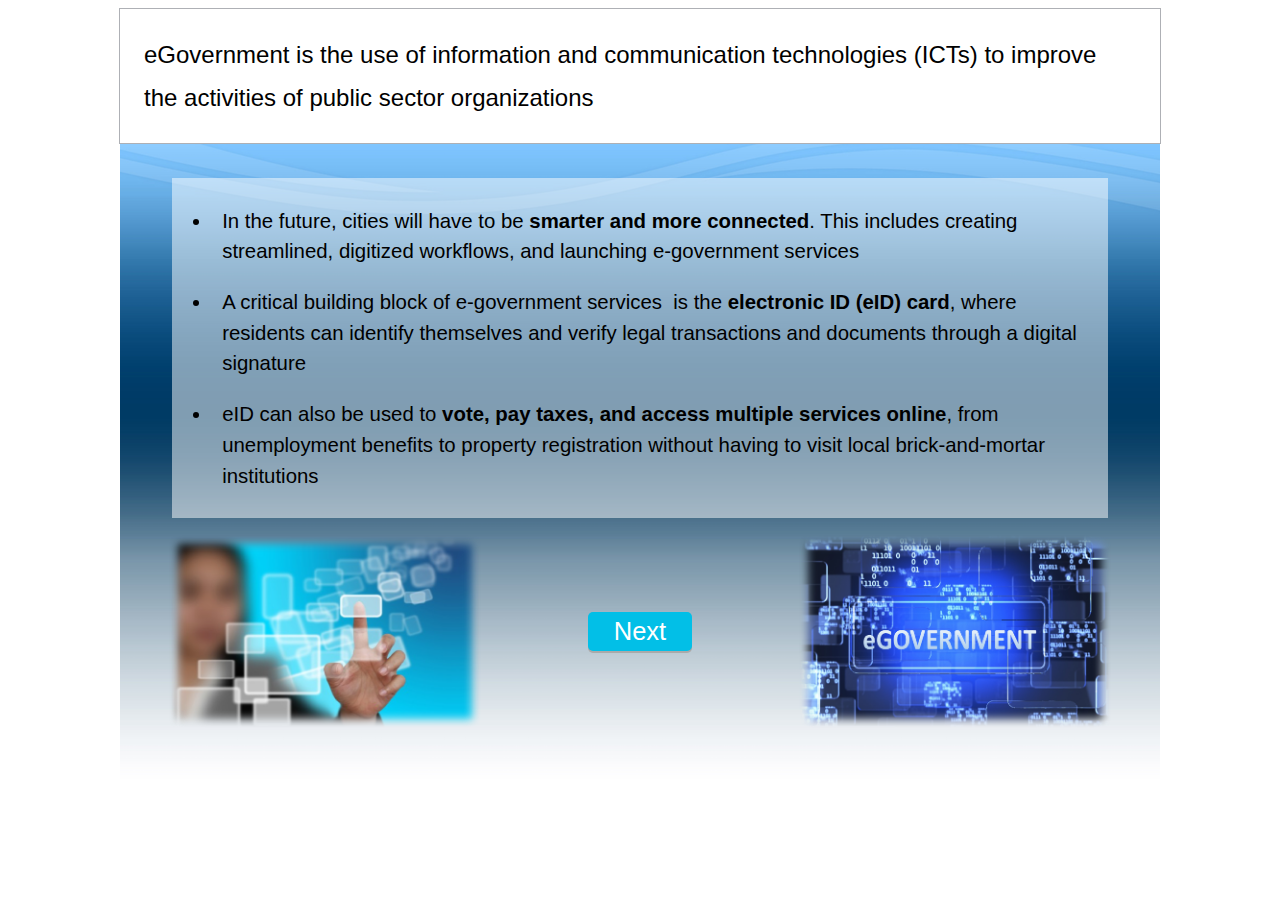
==== commit 45cb16bd: "deploying intro" ====
--- a/index.html
+++ b/index.html
@@ -11,110 +11,37 @@
     <script src="javascripts/site.js"></script>
   </head>
   <body>
-    <header id="HEADER_1">
-    <div id="DIV_24">
-        <div id="DIV_25">
-            <em id="EM_26"> <a href="/" title="Home" id="A_27"><img src="images/logo.png" alt="USAGov Logo" id="IMG_28" /></a></em>
-        </div>
-        <button id="BUTTON_29">
-            Menu
-        </button>
-    </div>
-    <nav id="NAV_30">
-        <div id="DIV_31">
-            <div id="DIV_32">
-                <button id="BUTTON_33">
-                    Close
-                </button>
-                <form action="#" method="get" name="search_form" id="FORM_34">
-                    <div id="DIV_35">
-                        <label for="search-field-small" id="LABEL_36">
-                            Search
-                        </label>
-                        <input id="INPUT_37" name="affiliate" type="hidden" value="usagov" />
-                        <input id="INPUT_38" type="search" name="query" placeholder="Search All Government" disabled="disabled" />
-                        <button type="submit" id="BUTTON_39" disabled="disabled">
-                            <span id="SPAN_40">Search</span>
-                        </button>
-                    </div>
-                </form>
-                <ul id="UL_41">
-                    <li id="LI_42">
-                        <button id="BUTTON_43">
-                            Search
-                        </button>
-                    </li>
-                    <li id="LI_44">
-                        <a href="#" id="A_45">Contact Us</a>
-                    </li>
-                    <li id="LI_46">
-                        <a href="#" id="A_47">1-844-USA-GOV1</a>
-                    </li>
-                </ul>
-            </div>
-        </div>
-    </nav>
-    <div class="navigation">
-        <div class="item">Services</div>
-        <div class="item">Agencies</div>
-        <div class="item selected">Document renewal</div>
-        <div class="item">Vehicle registration</div>
-    </div>
-</header>
+    
+
+
+<div class="header">
+eGovernment is the use of information and communication technologies (ICTs) to improve the activities of public sector organizations
+</div>
 <div class="main">
     <div class="row">
-        <div class="box">
-            <div class="title">
-                Electronic ID (eID)
-            </div>
-            <img src="images/eid.png" />
-            <div class="content">
-                <ul>
-                    <li>Time-savings due to efficient electronic services for government related admin tasks (no personal interaction)</li>
-                    <li>Easily confirmable and transferable digital signature</li>
-                    <li>Personal data entry required only once and is centrally stored for all future government services</li>
-                    <li>Greater convenience as only one password for all activities</li>
-                </ul>
-            </div>
+        <div class="box infos">
+            <ul>
+                <li>In the future, cities will have to be <b>smarter and more connected</b>. This includes creating streamlined, digitized workflows, and launching e-government services</li>
+                <li>A critical building block of e-government services  is the <b>electronic ID (eID) card</b>, where residents can identify themselves and verify legal transactions and documents through a digital signature</li>
+                <li>eID can also be used to <b>vote, pay taxes, and access multiple services online</b>, from unemployment benefits to property registration without having to visit local brick-and-mortar institutions </li>
+            </ul>
         </div>
-        <div class="box">
-            <div class="title">
-                Traditional driver license/ID card
-            </div>
-            <img src="images/tid.png" />
-            <div class="content">
-                <ul>
-                    <li>Personal interaction required for all government related admin tasks</li>
-                    <li>Handwritten signature required for every single document</li>
-                    <li>Data entry required for each governmental service</li>
-                    <li>Several passwords (one password for every activity)</li>
-                </ul>
-            </div>
-        </div>
-    </div>
-    <form action="" method="get" >
-    <div class="row">
-        <div class="option">
 
-    <div class="col">
-            <div class="optionrow"><input type="radio" name="eid" value="1" required/>eID</div>
-            <img class="socialproof" src="images/social-proof.png" />
-          </div>
-          </div>
-        <div class="option">
-          <div class="col">
-            <div class="optionrow"><input type="radio" name="eid" value="0" required/>ID card</div>
-          </div>
-        </div>
     </div>
     <div class="row">
-        <div class="col">
-            <button class="submit">Submit</button>
-            <div class="label">Please select ID type</div>
-        </div>
+        <img src="images/stock01.png" style="width: 30%; height: 30%; padding: 1em;">
+
+<div id="proceed" class="submit" style="margin: auto 1em;">Next</div>
+        <img src="images/stock02.png" style="width: 30%; height: 30%; padding: 1em;">
     </div>
-    </form>
 </div>
+
+<script>
+    document.getElementById('proceed').onclick= function() {
+        location.href= "introduction.html"
+    };
+</script>
+
 
   </body>
 </html>
--- a/stylesheets/site.css
+++ b/stylesheets/site.css
@@ -1,3 +1,13 @@
+.header {
+  font: normal normal 400 normal 17px / normal "Source Sans Pro", "Helvetica Neue", Helvetica, Roboto, Arial, sans-serif;
+  width: calc(1040px - 2em);
+  background-color: #fff;
+  margin: auto;
+  padding: 1em;
+  font-size: 1.5em;
+  line-height: 1.8em;
+  border: 1px #aeb0b5 solid; }
+
 .main {
   font: normal normal 400 normal 17px / normal "Source Sans Pro", "Helvetica Neue", Helvetica, Roboto, Arial, sans-serif;
   width: 1040px;
@@ -30,6 +40,7 @@
     padding: 0.2em 1em;
     border-radius: 5px;
     font-size: 1.5em;
+    cursor: pointer;
     margin: auto;
     border: none;
     -webkit-box-shadow: 0px 2px #aaa;
@@ -73,6 +84,13 @@
         -ms-flex-direction: column;
             flex-direction: column;
     background: #fff; }
+    .main .box.infos {
+      width: 90%;
+      background: rgba(255, 255, 255, 0.5); }
+      .main .box.infos li {
+        font-size: 1.2em;
+        line-height: 1.5em;
+        padding: 0.5em; }
     .main .box img {
       width: 244px;
       height: auto;
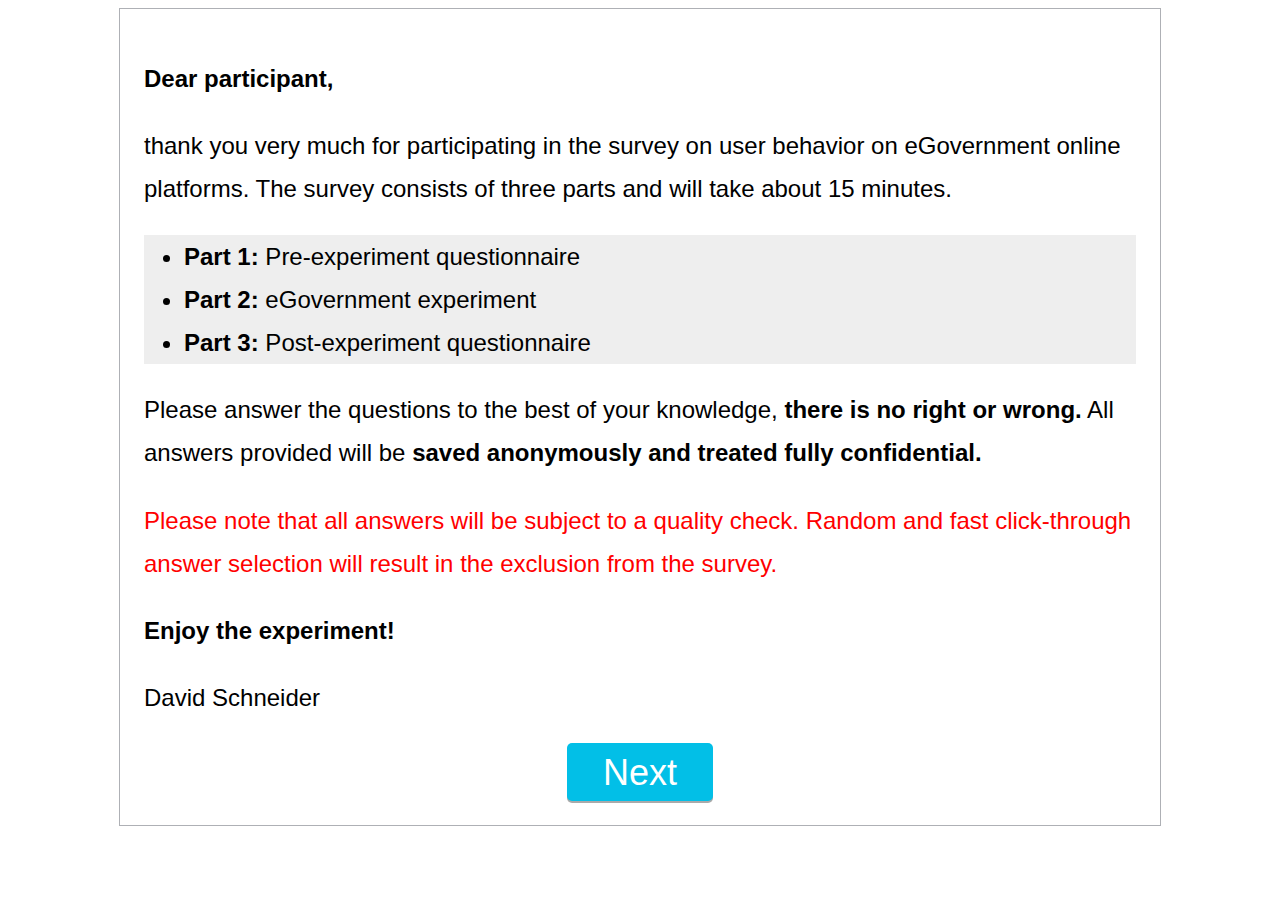
==== commit 1ed08d79: "deploying introduction page" ====
--- a/index.html
+++ b/index.html
@@ -13,35 +13,31 @@
   <body>
     
 
+<div class="header">
+    <p style="font-weight: bold;">Dear participant,</p>
+    <p>thank you very much for participating in the survey on user behavior on eGovernment online platforms. The survey consists of three parts and will take about 15 minutes.</p>
+    <ul style="background: #eee">
+        <li><b>Part 1:</b> Pre-experiment questionnaire</li>
+        <li><b>Part 2:</b> eGovernment experiment</li>
+        <li><b>Part 3:</b> Post-experiment questionnaire</li>
+    </ul>
+    <p>Please answer the questions to the best of your knowledge, <b>there is no right or wrong.</b> All answers provided will be <b>saved anonymously and treated fully confidential.</b></p>
 
-<div class="header">
-eGovernment is the use of information and communication technologies (ICTs) to improve the activities of public sector organizations
-</div>
-<div class="main">
-    <div class="row">
-        <div class="box infos">
-            <ul>
-                <li>In the future, cities will have to be <b>smarter and more connected</b>. This includes creating streamlined, digitized workflows, and launching e-government services</li>
-                <li>A critical building block of e-government services  is the <b>electronic ID (eID) card</b>, where residents can identify themselves and verify legal transactions and documents through a digital signature</li>
-                <li>eID can also be used to <b>vote, pay taxes, and access multiple services online</b>, from unemployment benefits to property registration without having to visit local brick-and-mortar institutions </li>
-            </ul>
-        </div>
+    <p style="color: #f00;">Please note that all answers will be subject to a quality check. Random and fast click-through answer selection will result in the exclusion from the survey.</p>
 
-    </div>
-    <div class="row">
-        <img src="images/stock01.png" style="width: 30%; height: 30%; padding: 1em;">
+    <p style="font-weight: bold;">Enjoy the experiment!</p>
+    <p>David Schneider</p>
 
-<div id="proceed" class="submit" style="margin: auto 1em;">Next</div>
-        <img src="images/stock02.png" style="width: 30%; height: 30%; padding: 1em;">
+
+    <div style="display: flex;justify-content: center;">
+        <div id="proceed" class="submit" style="margin: auto 1em;">Next</div>
     </div>
 </div>
-
 <script>
     document.getElementById('proceed').onclick= function() {
-        location.href= "introduction.html"
+        location.href= "slide01.html"
     };
 </script>
 
-
   </body>
 </html>
--- a/stylesheets/site.css
+++ b/stylesheets/site.css
@@ -7,6 +7,18 @@
   font-size: 1.5em;
   line-height: 1.8em;
   border: 1px #aeb0b5 solid; }
+
+.submit {
+  background: #02bfe7;
+  color: #fff;
+  padding: 0.2em 1em;
+  border-radius: 5px;
+  font-size: 1.5em;
+  cursor: pointer;
+  margin: auto;
+  border: none;
+  -webkit-box-shadow: 0px 2px #aaa;
+          box-shadow: 0px 2px #aaa; }
 
 .main {
   font: normal normal 400 normal 17px / normal "Source Sans Pro", "Helvetica Neue", Helvetica, Roboto, Arial, sans-serif;
@@ -34,17 +46,6 @@
     -webkit-box-direction: normal;
         -ms-flex-direction: column;
             flex-direction: column; }
-  .main .submit {
-    background: #02bfe7;
-    color: #fff;
-    padding: 0.2em 1em;
-    border-radius: 5px;
-    font-size: 1.5em;
-    cursor: pointer;
-    margin: auto;
-    border: none;
-    -webkit-box-shadow: 0px 2px #aaa;
-            box-shadow: 0px 2px #aaa; }
   .main .option {
     width: 48%;
     padding: 0.5em;
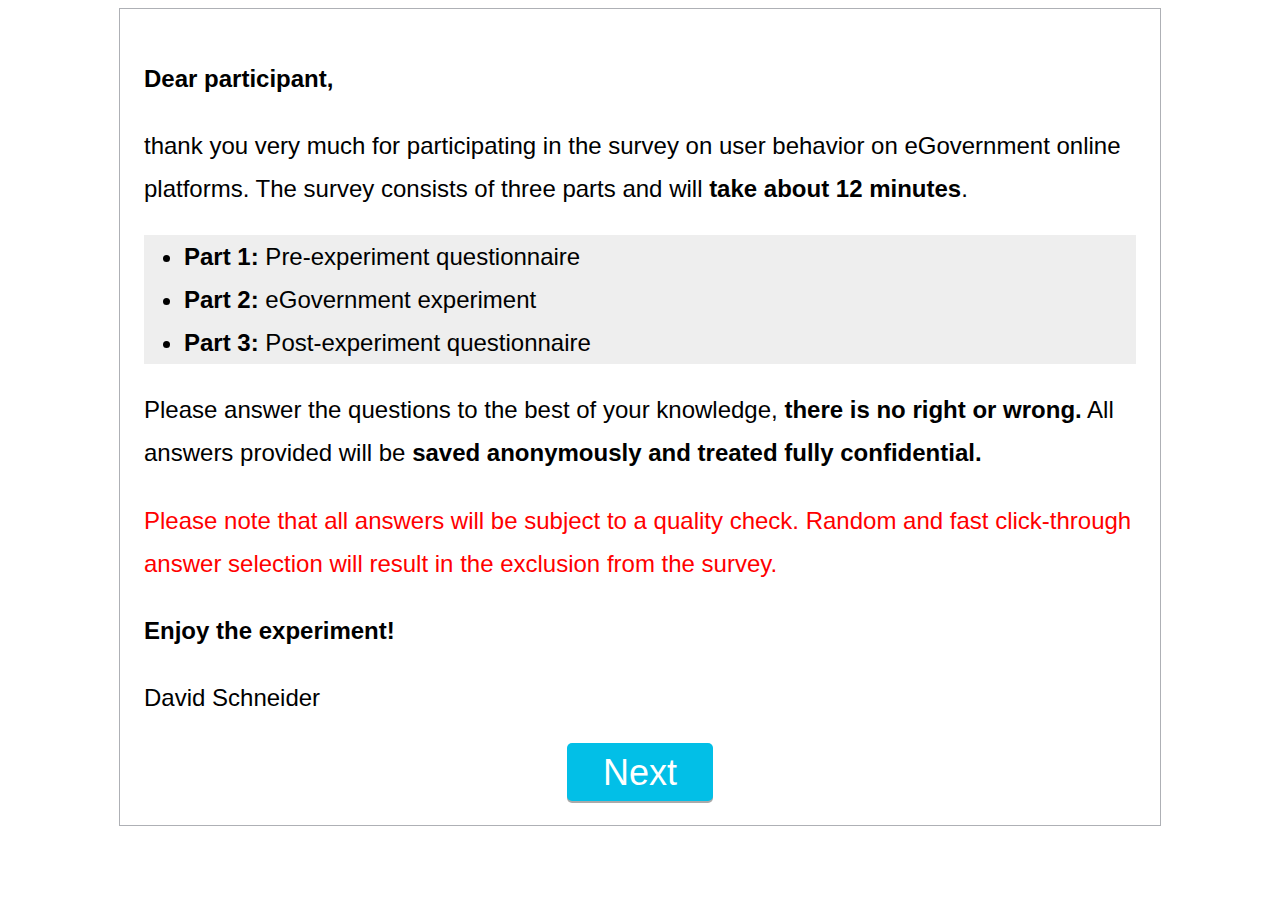
==== commit a6e9ae25: "bold duration info" ====
--- a/index.html
+++ b/index.html
@@ -15,7 +15,7 @@
 
 <div class="header">
     <p style="font-weight: bold;">Dear participant,</p>
-    <p>thank you very much for participating in the survey on user behavior on eGovernment online platforms. The survey consists of three parts and will take about 15 minutes.</p>
+    <p>thank you very much for participating in the survey on user behavior on eGovernment online platforms. The survey consists of three parts and will <b>take about 12 minutes</b>.</p>
     <ul style="background: #eee">
         <li><b>Part 1:</b> Pre-experiment questionnaire</li>
         <li><b>Part 2:</b> eGovernment experiment</li>
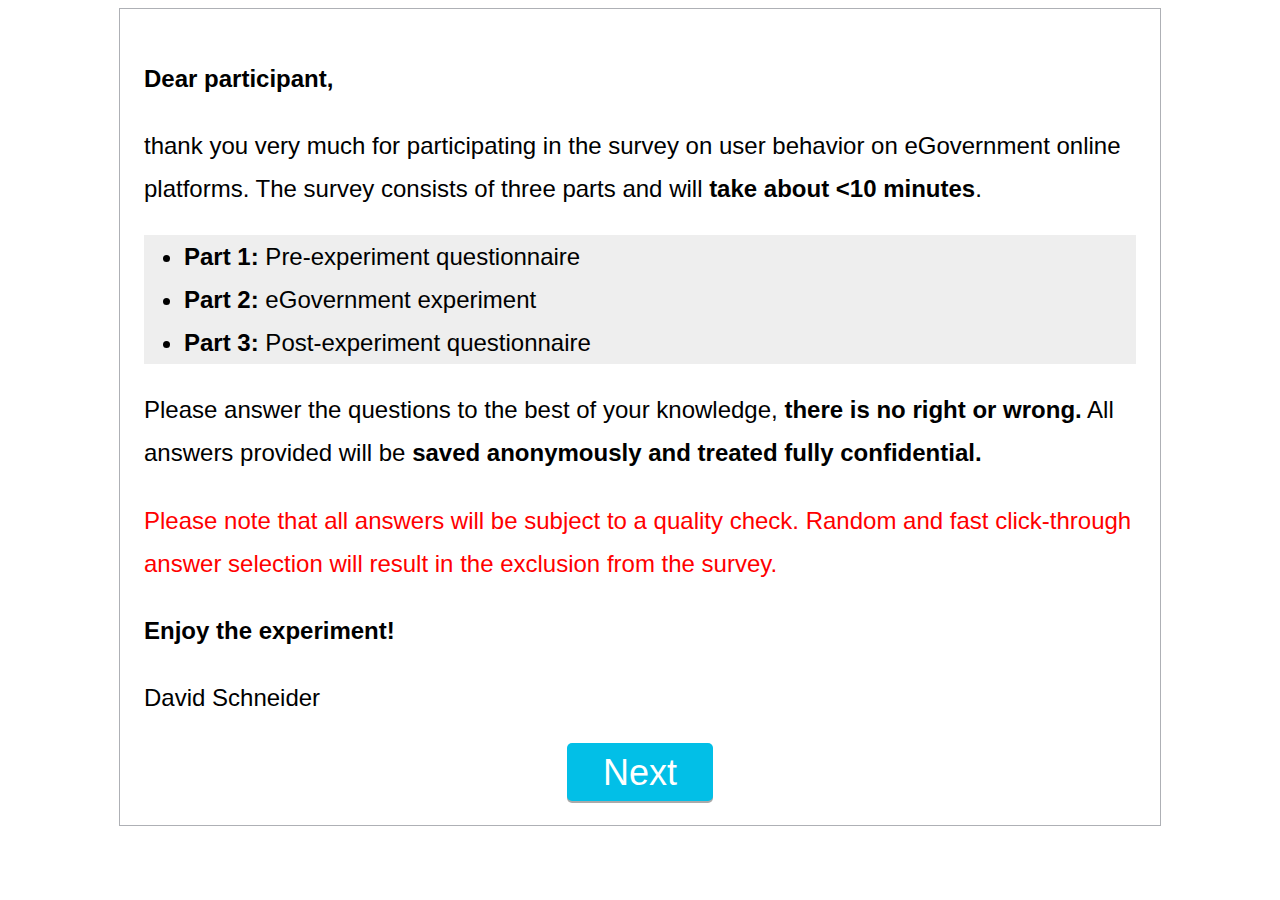
==== commit 53569a2c: "new social proof" ====
--- a/index.html
+++ b/index.html
@@ -15,7 +15,7 @@
 
 <div class="header">
     <p style="font-weight: bold;">Dear participant,</p>
-    <p>thank you very much for participating in the survey on user behavior on eGovernment online platforms. The survey consists of three parts and will <b>take about 12 minutes</b>.</p>
+    <p>thank you very much for participating in the survey on user behavior on eGovernment online platforms. The survey consists of three parts and will <b>take about &lt;10 minutes</b>.</p>
     <ul style="background: #eee">
         <li><b>Part 1:</b> Pre-experiment questionnaire</li>
         <li><b>Part 2:</b> eGovernment experiment</li>
--- a/stylesheets/site.css
+++ b/stylesheets/site.css
@@ -54,7 +54,7 @@
     .main .option input {
       margin: 0 1em; }
     .main .option .socialproof {
-      width: 250px;
+      width: 200px;
       height: auto;
       margin: auto; }
     .main .option .optionrow {
